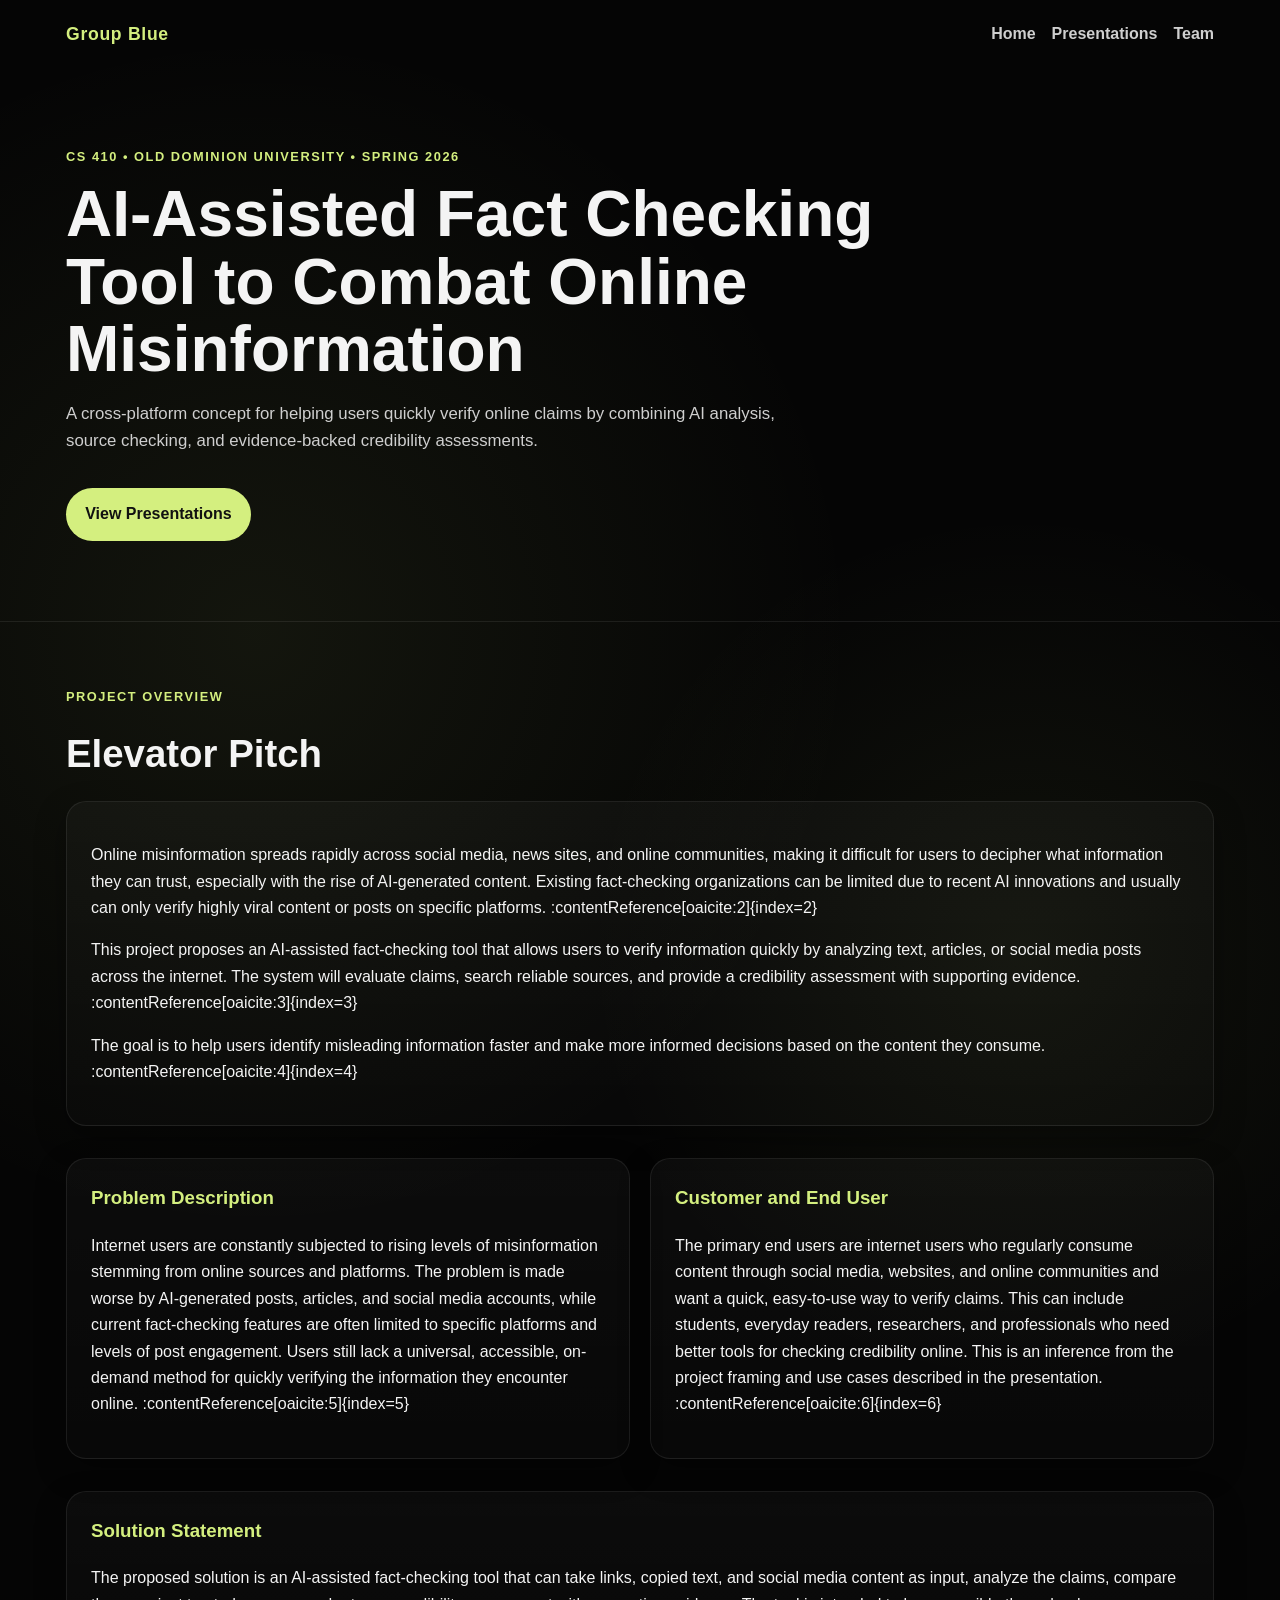
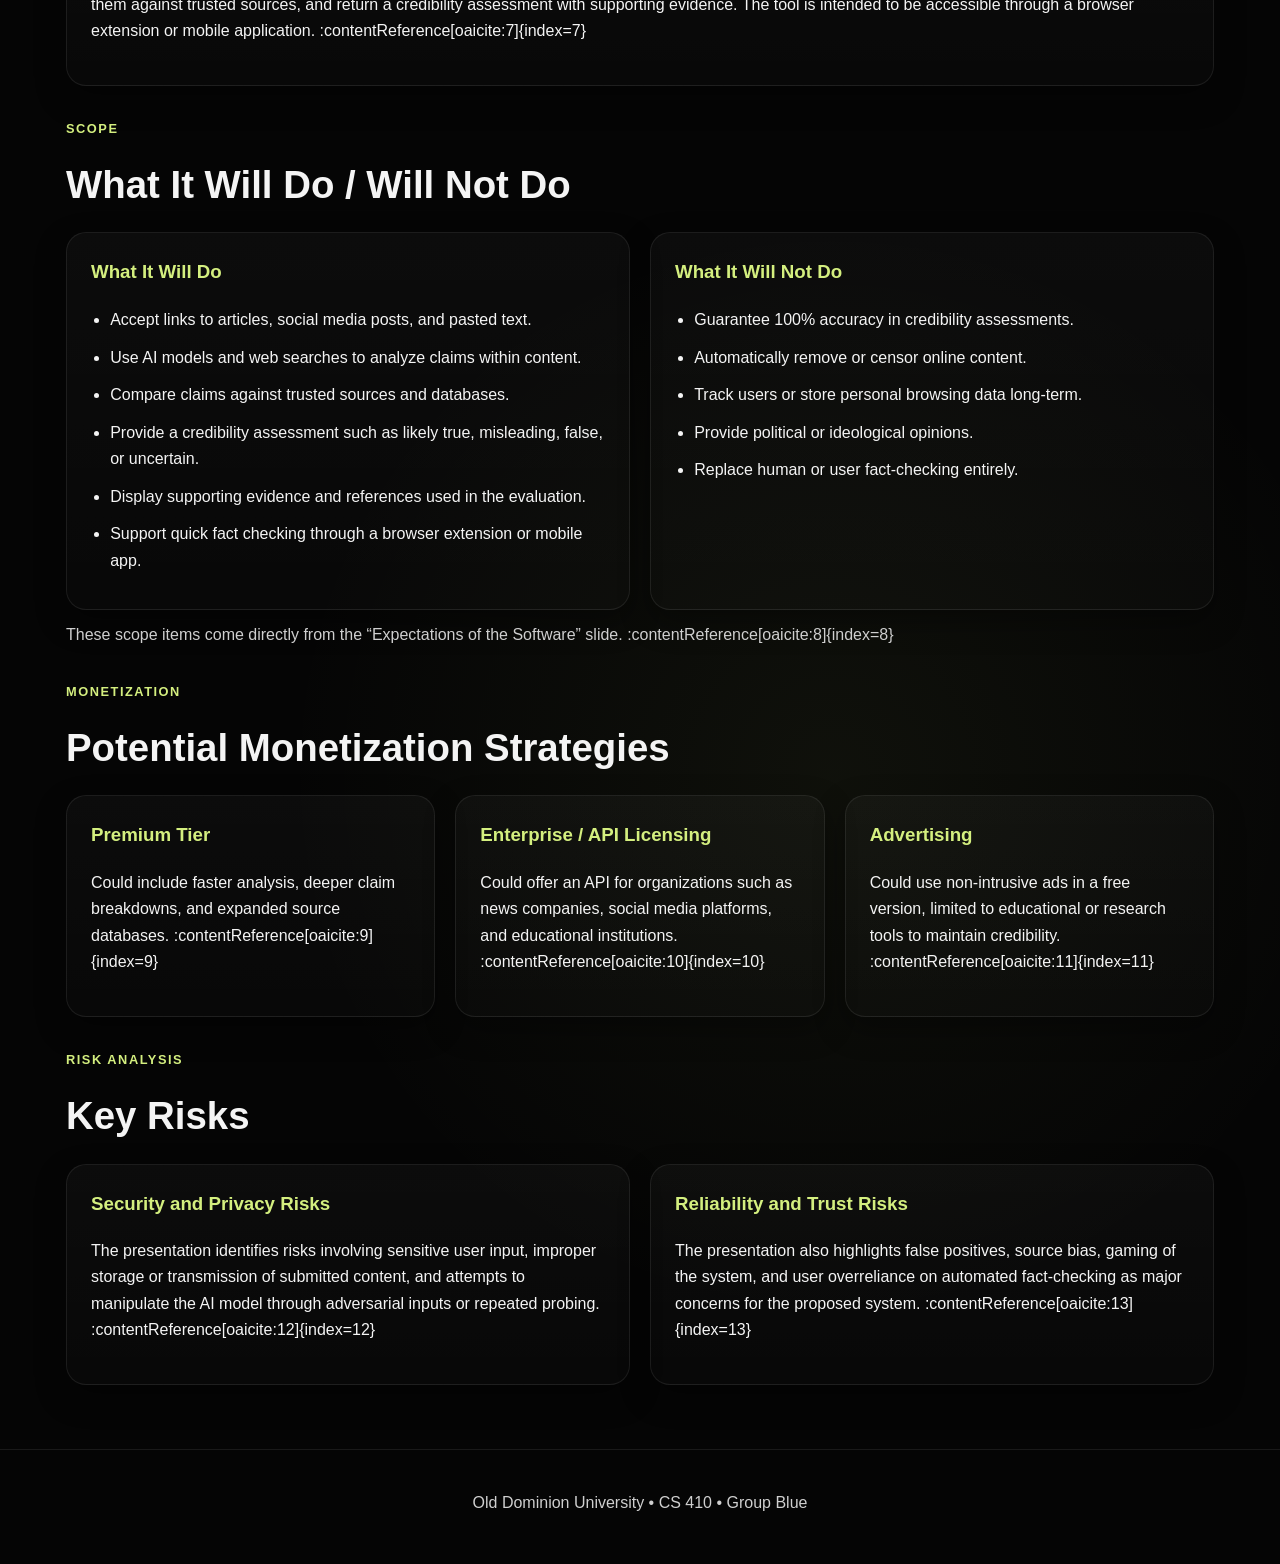
==== index.html @ 56763941 "Add files via upload" ====
<!DOCTYPE html>
<html lang="en">
<head>
  <meta charset="UTF-8" />
  <meta name="viewport" content="width=device-width, initial-scale=1.0" />
  <title>Group Blue | AI-Assisted Fact Checking Tool</title>
  <link rel="stylesheet" href="styles.css" />
</head>
<body>
  <header class="hero">
    <nav class="navbar">
      <div class="logo">Group Blue</div>
      <div class="nav-links">
        <a href="index.html">Home</a>
        <a href="presentations.html">Presentations</a>
        <a href="team.html">Team</a>
      </div>
    </nav>

    <div class="hero-content">
      <p class="eyebrow">CS 410 • Old Dominion University • Spring 2026</p>
      <h1>AI-Assisted Fact Checking Tool to Combat Online Misinformation</h1>
      <p class="hero-text">
        A cross-platform concept for helping users quickly verify online claims
        by combining AI analysis, source checking, and evidence-backed credibility assessments.
      </p>
      <a class="button-primary" href="presentations.html">View Presentations</a>
    </div>
  </header>

  <main class="container">
    <section class="section">
      <div class="section-heading">
        <p class="eyebrow">Project Overview</p>
        <h2>Elevator Pitch</h2>
      </div>
      <div class="card">
        <p>
          Online misinformation spreads rapidly across social media, news sites,
          and online communities, making it difficult for users to decipher what
          information they can trust, especially with the rise of AI-generated content.
          Existing fact-checking organizations can be limited due to recent AI
          innovations and usually can only verify highly viral content or posts on
          specific platforms. :contentReference[oaicite:2]{index=2}
        </p>
        <p>
          This project proposes an AI-assisted fact-checking tool that allows users
          to verify information quickly by analyzing text, articles, or social media
          posts across the internet. The system will evaluate claims, search reliable
          sources, and provide a credibility assessment with supporting evidence. :contentReference[oaicite:3]{index=3}
        </p>
        <p>
          The goal is to help users identify misleading information faster and make
          more informed decisions based on the content they consume. :contentReference[oaicite:4]{index=4}
        </p>
      </div>
    </section>

    <section class="section grid-2">
      <div class="card">
        <h3>Problem Description</h3>
        <p>
          Internet users are constantly subjected to rising levels of misinformation
          stemming from online sources and platforms. The problem is made worse by
          AI-generated posts, articles, and social media accounts, while current
          fact-checking features are often limited to specific platforms and levels
          of post engagement. Users still lack a universal, accessible, on-demand
          method for quickly verifying the information they encounter online. :contentReference[oaicite:5]{index=5}
        </p>
      </div>

      <div class="card">
        <h3>Customer and End User</h3>
        <p>
          The primary end users are internet users who regularly consume content
          through social media, websites, and online communities and want a quick,
          easy-to-use way to verify claims. This can include students, everyday
          readers, researchers, and professionals who need better tools for checking
          credibility online. This is an inference from the project framing and use
          cases described in the presentation. :contentReference[oaicite:6]{index=6}
        </p>
      </div>
    </section>

    <section class="section">
      <div class="card">
        <h3>Solution Statement</h3>
        <p>
          The proposed solution is an AI-assisted fact-checking tool that can take
          links, copied text, and social media content as input, analyze the claims,
          compare them against trusted sources, and return a credibility assessment
          with supporting evidence. The tool is intended to be accessible through a
          browser extension or mobile application. :contentReference[oaicite:7]{index=7}
        </p>
      </div>
    </section>

    <section class="section">
      <div class="section-heading">
        <p class="eyebrow">Scope</p>
        <h2>What It Will Do / Will Not Do</h2>
      </div>

      <div class="grid-2">
        <div class="card">
          <h3>What It Will Do</h3>
          <ul class="clean-list">
            <li>Accept links to articles, social media posts, and pasted text.</li>
            <li>Use AI models and web searches to analyze claims within content.</li>
            <li>Compare claims against trusted sources and databases.</li>
            <li>Provide a credibility assessment such as likely true, misleading, false, or uncertain.</li>
            <li>Display supporting evidence and references used in the evaluation.</li>
            <li>Support quick fact checking through a browser extension or mobile app.</li>
          </ul>
        </div>

        <div class="card">
          <h3>What It Will Not Do</h3>
          <ul class="clean-list">
            <li>Guarantee 100% accuracy in credibility assessments.</li>
            <li>Automatically remove or censor online content.</li>
            <li>Track users or store personal browsing data long-term.</li>
            <li>Provide political or ideological opinions.</li>
            <li>Replace human or user fact-checking entirely.</li>
          </ul>
        </div>
      </div>
      <p class="section-note">
        These scope items come directly from the “Expectations of the Software” slide. :contentReference[oaicite:8]{index=8}
      </p>
    </section>

    <section class="section">
      <div class="section-heading">
        <p class="eyebrow">Monetization</p>
        <h2>Potential Monetization Strategies</h2>
      </div>

      <div class="grid-3">
        <div class="card">
          <h3>Premium Tier</h3>
          <p>Could include faster analysis, deeper claim breakdowns, and expanded source databases. :contentReference[oaicite:9]{index=9}</p>
        </div>

        <div class="card">
          <h3>Enterprise / API Licensing</h3>
          <p>Could offer an API for organizations such as news companies, social media platforms, and educational institutions. :contentReference[oaicite:10]{index=10}</p>
        </div>

        <div class="card">
          <h3>Advertising</h3>
          <p>Could use non-intrusive ads in a free version, limited to educational or research tools to maintain credibility. :contentReference[oaicite:11]{index=11}</p>
        </div>
      </div>
    </section>

    <section class="section">
      <div class="section-heading">
        <p class="eyebrow">Risk Analysis</p>
        <h2>Key Risks</h2>
      </div>

      <div class="grid-2">
        <div class="card">
          <h3>Security and Privacy Risks</h3>
          <p>
            The presentation identifies risks involving sensitive user input,
            improper storage or transmission of submitted content, and attempts
            to manipulate the AI model through adversarial inputs or repeated probing. :contentReference[oaicite:12]{index=12}
          </p>
        </div>

        <div class="card">
          <h3>Reliability and Trust Risks</h3>
          <p>
            The presentation also highlights false positives, source bias,
            gaming of the system, and user overreliance on automated fact-checking
            as major concerns for the proposed system. :contentReference[oaicite:13]{index=13}
          </p>
        </div>
      </div>
    </section>
  </main>

  <footer class="site-footer">
    <p>Old Dominion University • CS 410 • Group Blue</p>
  </footer>
</body>
</html>
---- styles.css ----
:root {
  --bg: #050505;
  --panel: #121212;
  --panel-2: #1b1b1b;
  --text: #f4f4f4;
  --muted: #cfcfcf;
  --accent: #d4ef7f;
  --accent-2: #9ab85c;
  --border: rgba(255, 255, 255, 0.08);
  --shadow: 0 12px 30px rgba(0, 0, 0, 0.35);
  --max-width: 1180px;
  --radius: 20px;
}

* {
  box-sizing: border-box;
}

html {
  scroll-behavior: smooth;
}

body {
  margin: 0;
  font-family: Arial, Helvetica, sans-serif;
  background:
    radial-gradient(circle at 20% 20%, rgba(212, 239, 127, 0.07), transparent 22%),
    radial-gradient(circle at 80% 30%, rgba(212, 239, 127, 0.06), transparent 18%),
    radial-gradient(circle at 65% 75%, rgba(212, 239, 127, 0.05), transparent 22%),
    #050505;
  color: var(--text);
  line-height: 1.65;
}

a {
  color: var(--text);
  text-decoration: none;
}

img {
  max-width: 100%;
  display: block;
}

.navbar {
  max-width: var(--max-width);
  margin: 0 auto;
  padding: 1.25rem 1rem;
  display: flex;
  align-items: center;
  justify-content: space-between;
  gap: 1rem;
}

.logo {
  font-size: 1.1rem;
  font-weight: 700;
  color: var(--accent);
  letter-spacing: 0.04em;
}

.nav-links {
  display: flex;
  gap: 1rem;
  flex-wrap: wrap;
}

.nav-links a {
  color: var(--muted);
  font-weight: 600;
  transition: color 0.2s ease;
}

.nav-links a:hover {
  color: var(--accent);
}

.hero,
.page-header {
  border-bottom: 1px solid var(--border);
}

.hero-content,
.page-header-content {
  max-width: var(--max-width);
  margin: 0 auto;
  padding: 4rem 1rem 5rem;
}

.hero-content h1,
.page-header-content h1 {
  font-size: clamp(2.2rem, 5vw, 4.4rem);
  line-height: 1.05;
  margin: 0 0 1rem;
  max-width: 900px;
}

.hero-text,
.page-header-content p {
  color: var(--muted);
  max-width: 760px;
  font-size: 1.05rem;
}

.eyebrow {
  text-transform: uppercase;
  letter-spacing: 0.12em;
  color: var(--accent);
  font-weight: 700;
  font-size: 0.8rem;
  margin-bottom: 0.9rem;
}

.button-primary {
  display: inline-block;
  margin-top: 1rem;
  background: var(--accent);
  color: #111;
  padding: 0.85rem 1.2rem;
  border-radius: 999px;
  font-weight: 700;
  transition: transform 0.2s ease, opacity 0.2s ease;
}

.button-primary:hover {
  transform: translateY(-1px);
  opacity: 0.95;
}

.container {
  max-width: var(--max-width);
  margin: 0 auto;
  padding: 2rem 1rem 4rem;
}

.section {
  margin-top: 2rem;
}

.section-heading {
  margin-bottom: 1rem;
}

.section-heading h2 {
  font-size: clamp(1.8rem, 3vw, 2.8rem);
  margin: 0;
}

.card {
  background: linear-gradient(180deg, rgba(255,255,255,0.03), rgba(255,255,255,0.015));
  border: 1px solid var(--border);
  border-radius: var(--radius);
  padding: 1.5rem;
  box-shadow: var(--shadow);
}

.card h3,
.card h2 {
  margin-top: 0;
  color: var(--accent);
}

.grid-2,
.grid-3,
.team-grid {
  display: grid;
  gap: 1.25rem;
}

.grid-2 {
  grid-template-columns: repeat(2, minmax(0, 1fr));
}

.grid-3 {
  grid-template-columns: repeat(3, minmax(0, 1fr));
}

.team-grid {
  grid-template-columns: repeat(3, minmax(0, 1fr));
}

.bio-card {
  text-align: center;
}

.bio-card img {
  width: 180px;
  height: 180px;
  object-fit: cover;
  border-radius: 22px;
  margin: 0 auto 1rem;
  border: 1px solid var(--border);
}

.clean-list {
  padding-left: 1.2rem;
  margin: 0;
}

.clean-list li {
  margin-bottom: 0.7rem;
}

.presentation-frame {
  border: none;
  border-radius: 16px;
  background: #111;
}

.section-note {
  color: var(--muted);
  margin-top: 0.75rem;
}

.site-footer {
  border-top: 1px solid var(--border);
  text-align: center;
  color: var(--muted);
  padding: 1.5rem 1rem 2rem;
}

@media (max-width: 900px) {
  .grid-2,
  .grid-3,
  .team-grid {
    grid-template-columns: 1fr;
  }

  .navbar {
    flex-direction: column;
    align-items: flex-start;
  }

  .nav-links {
    width: 100%;
  }
}
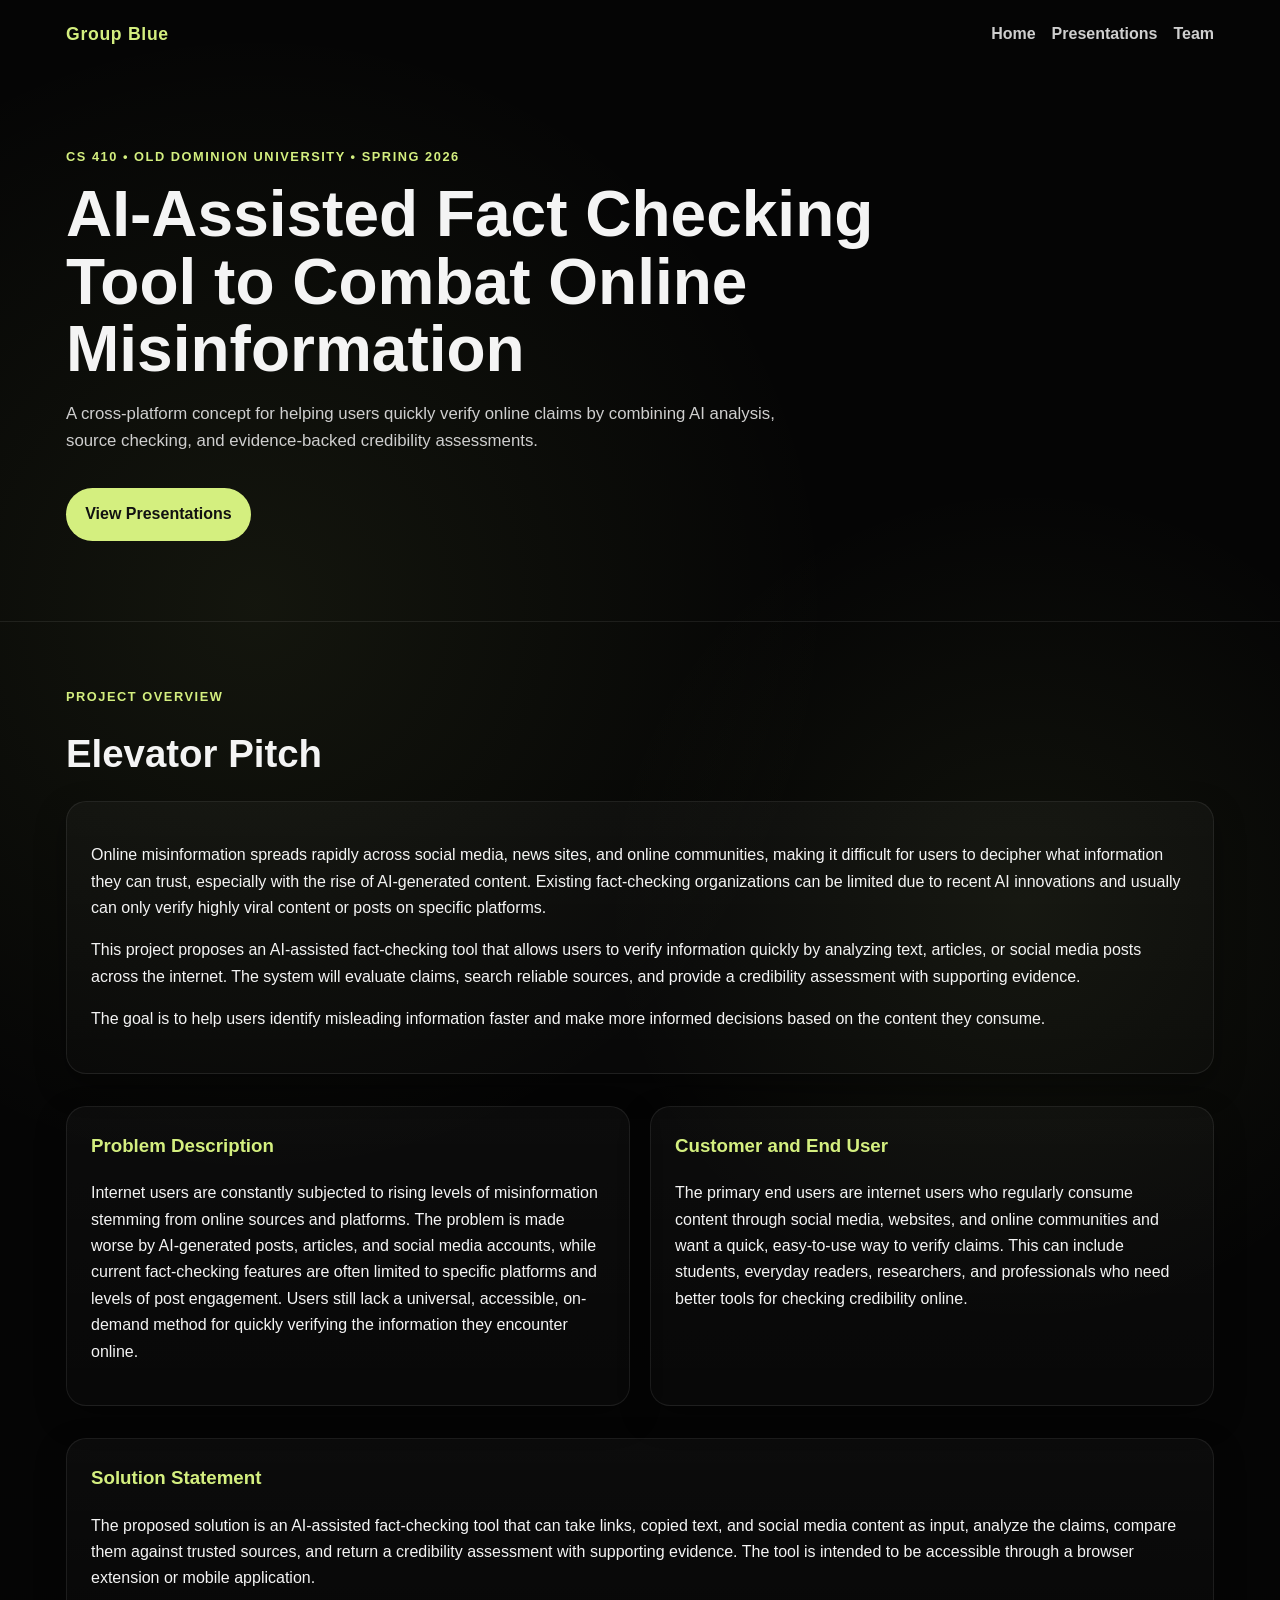
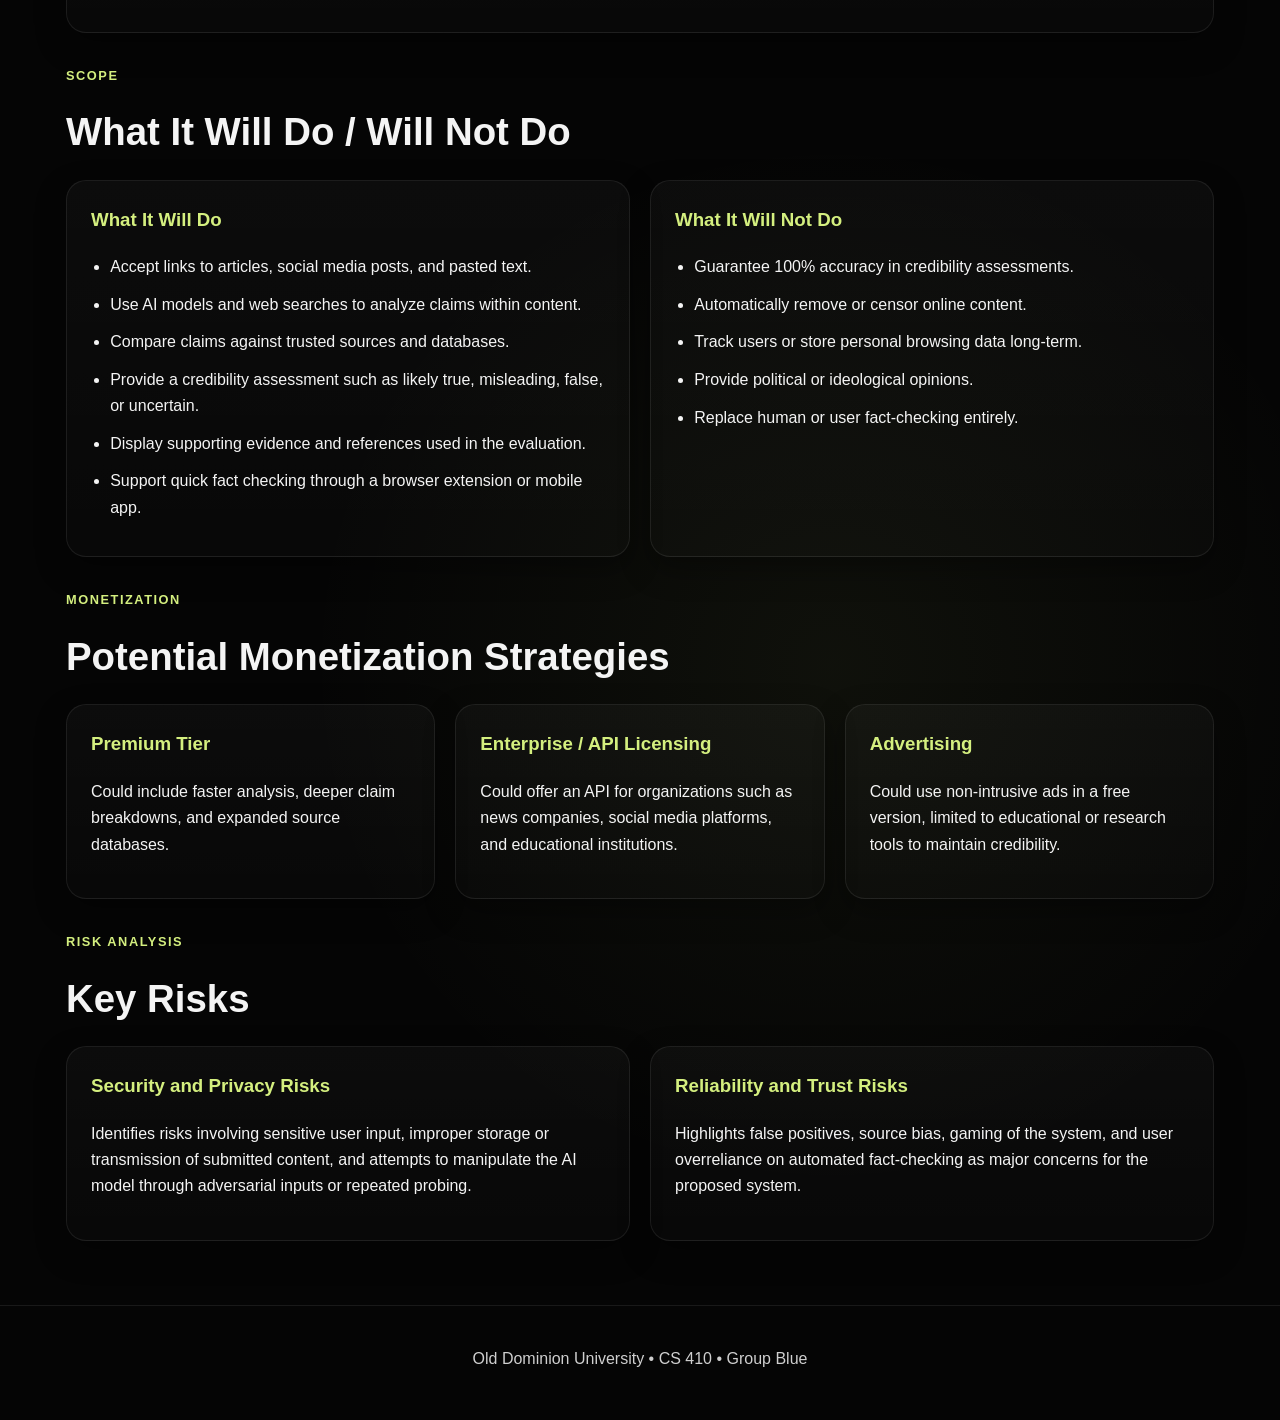
==== commit 4168c83a: "Update index.html" ====
--- a/index.html
+++ b/index.html
@@ -41,17 +41,17 @@
           information they can trust, especially with the rise of AI-generated content.
           Existing fact-checking organizations can be limited due to recent AI
           innovations and usually can only verify highly viral content or posts on
-          specific platforms. :contentReference[oaicite:2]{index=2}
+          specific platforms.
         </p>
         <p>
           This project proposes an AI-assisted fact-checking tool that allows users
           to verify information quickly by analyzing text, articles, or social media
           posts across the internet. The system will evaluate claims, search reliable
-          sources, and provide a credibility assessment with supporting evidence. :contentReference[oaicite:3]{index=3}
+          sources, and provide a credibility assessment with supporting evidence.
         </p>
         <p>
           The goal is to help users identify misleading information faster and make
-          more informed decisions based on the content they consume. :contentReference[oaicite:4]{index=4}
+          more informed decisions based on the content they consume.
         </p>
       </div>
     </section>
@@ -65,7 +65,7 @@
           AI-generated posts, articles, and social media accounts, while current
           fact-checking features are often limited to specific platforms and levels
           of post engagement. Users still lack a universal, accessible, on-demand
-          method for quickly verifying the information they encounter online. :contentReference[oaicite:5]{index=5}
+          method for quickly verifying the information they encounter online.
         </p>
       </div>
 
@@ -76,8 +76,7 @@
           through social media, websites, and online communities and want a quick,
           easy-to-use way to verify claims. This can include students, everyday
           readers, researchers, and professionals who need better tools for checking
-          credibility online. This is an inference from the project framing and use
-          cases described in the presentation. :contentReference[oaicite:6]{index=6}
+          credibility online.
         </p>
       </div>
     </section>
@@ -90,7 +89,7 @@
           links, copied text, and social media content as input, analyze the claims,
           compare them against trusted sources, and return a credibility assessment
           with supporting evidence. The tool is intended to be accessible through a
-          browser extension or mobile application. :contentReference[oaicite:7]{index=7}
+          browser extension or mobile application.
         </p>
       </div>
     </section>
@@ -126,7 +125,6 @@
         </div>
       </div>
       <p class="section-note">
-        These scope items come directly from the “Expectations of the Software” slide. :contentReference[oaicite:8]{index=8}
       </p>
     </section>
 
@@ -139,17 +137,17 @@
       <div class="grid-3">
         <div class="card">
           <h3>Premium Tier</h3>
-          <p>Could include faster analysis, deeper claim breakdowns, and expanded source databases. :contentReference[oaicite:9]{index=9}</p>
+          <p>Could include faster analysis, deeper claim breakdowns, and expanded source databases. </p>
         </div>
 
         <div class="card">
           <h3>Enterprise / API Licensing</h3>
-          <p>Could offer an API for organizations such as news companies, social media platforms, and educational institutions. :contentReference[oaicite:10]{index=10}</p>
+          <p>Could offer an API for organizations such as news companies, social media platforms, and educational institutions. </p>
         </div>
 
         <div class="card">
           <h3>Advertising</h3>
-          <p>Could use non-intrusive ads in a free version, limited to educational or research tools to maintain credibility. :contentReference[oaicite:11]{index=11}</p>
+          <p>Could use non-intrusive ads in a free version, limited to educational or research tools to maintain credibility. </p>
         </div>
       </div>
     </section>
@@ -164,18 +162,18 @@
         <div class="card">
           <h3>Security and Privacy Risks</h3>
           <p>
-            The presentation identifies risks involving sensitive user input,
+            Identifies risks involving sensitive user input,
             improper storage or transmission of submitted content, and attempts
-            to manipulate the AI model through adversarial inputs or repeated probing. :contentReference[oaicite:12]{index=12}
+            to manipulate the AI model through adversarial inputs or repeated probing.
           </p>
         </div>
 
         <div class="card">
           <h3>Reliability and Trust Risks</h3>
           <p>
-            The presentation also highlights false positives, source bias,
+            Highlights false positives, source bias,
             gaming of the system, and user overreliance on automated fact-checking
-            as major concerns for the proposed system. :contentReference[oaicite:13]{index=13}
+            as major concerns for the proposed system. 
           </p>
         </div>
       </div>
@@ -186,4 +184,4 @@
     <p>Old Dominion University • CS 410 • Group Blue</p>
   </footer>
 </body>
-</html>+</html>
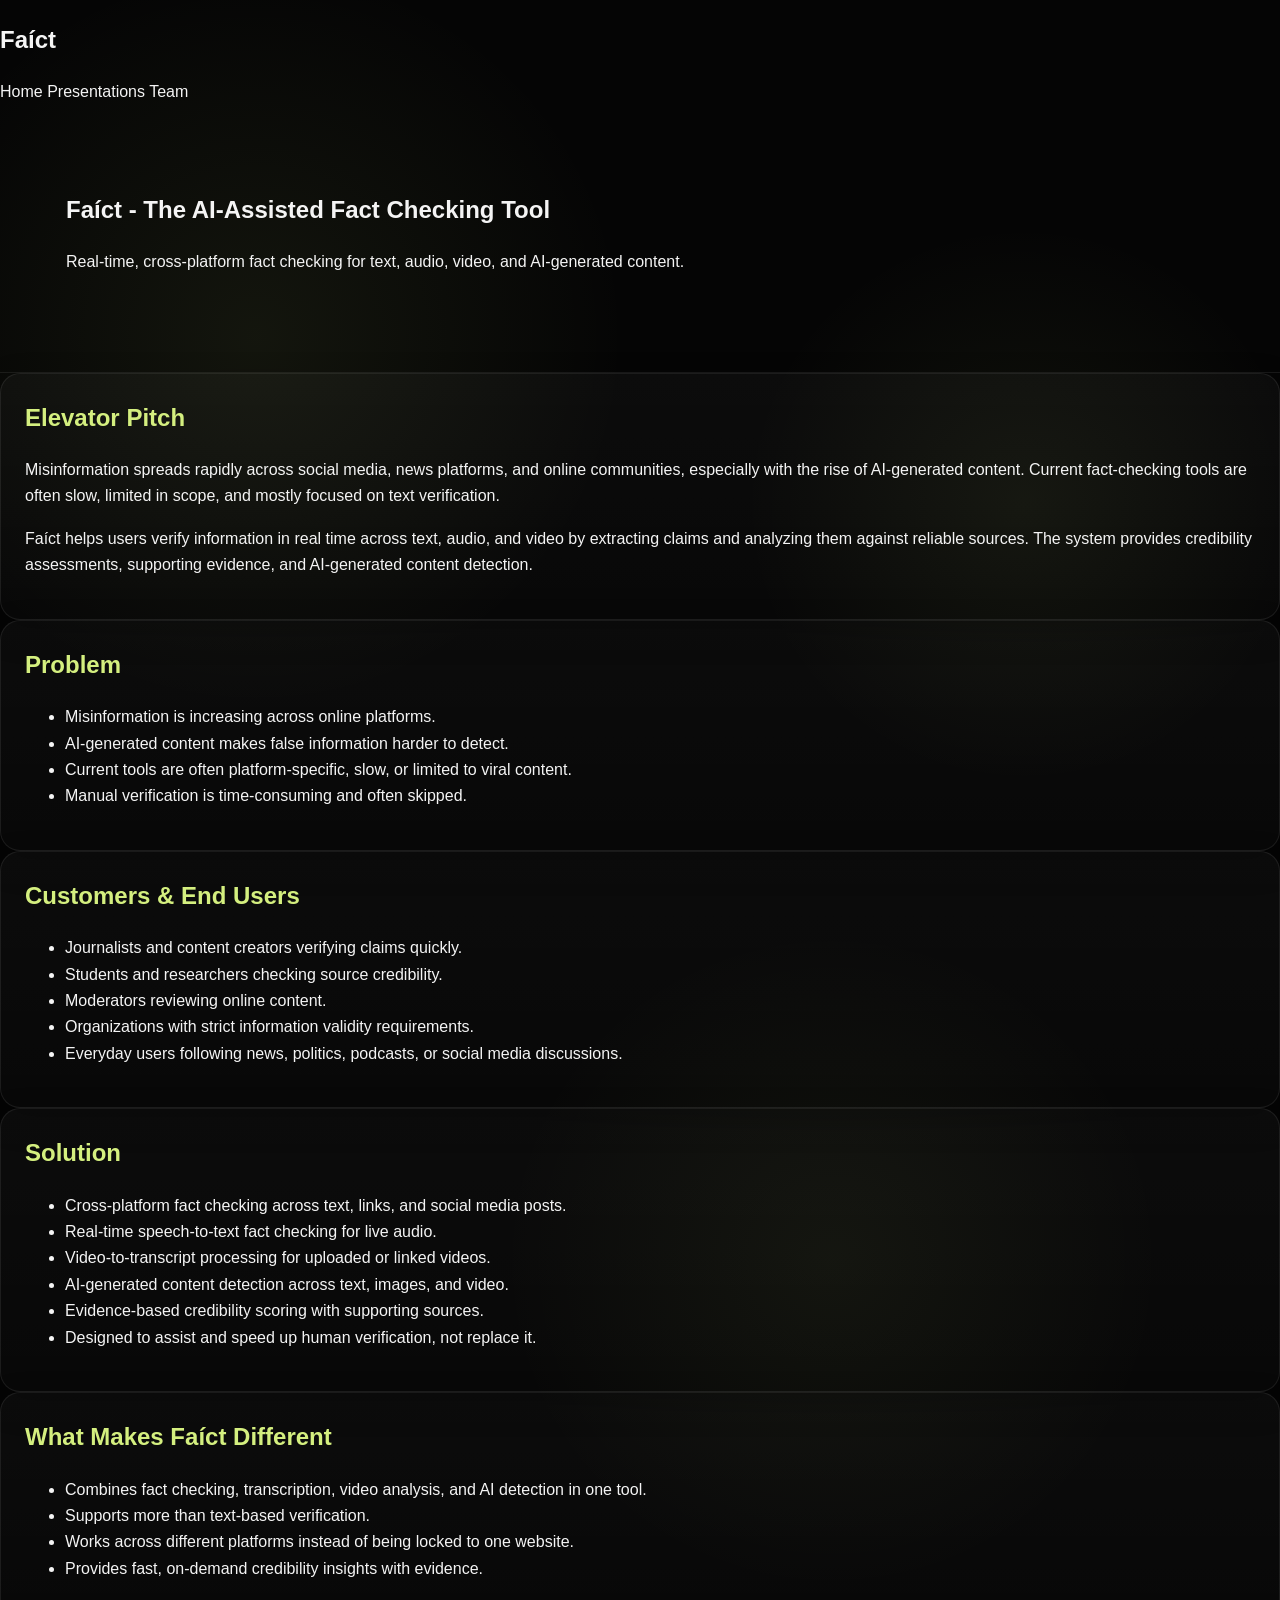
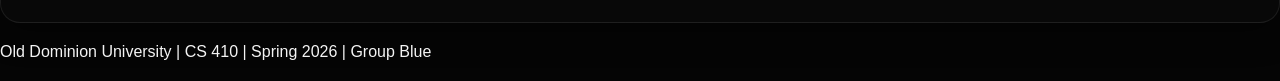
==== commit f744a5f7: "Update index.html" ====
--- a/index.html
+++ b/index.html
@@ -3,185 +3,85 @@
 <head>
   <meta charset="UTF-8" />
   <meta name="viewport" content="width=device-width, initial-scale=1.0" />
-  <title>Group Blue | AI-Assisted Fact Checking Tool</title>
+  <title>Faíct | AI-Assisted Fact Checking Tool</title>
   <link rel="stylesheet" href="styles.css" />
 </head>
 <body>
   <header class="hero">
-    <nav class="navbar">
-      <div class="logo">Group Blue</div>
-      <div class="nav-links">
+    <nav>
+      <h1>Faíct</h1>
+      <div>
         <a href="index.html">Home</a>
         <a href="presentations.html">Presentations</a>
         <a href="team.html">Team</a>
       </div>
     </nav>
 
-    <div class="hero-content">
-      <p class="eyebrow">CS 410 • Old Dominion University • Spring 2026</p>
-      <h1>AI-Assisted Fact Checking Tool to Combat Online Misinformation</h1>
-      <p class="hero-text">
-        A cross-platform concept for helping users quickly verify online claims
-        by combining AI analysis, source checking, and evidence-backed credibility assessments.
+    <section class="hero-content">
+      <h2>Faíct - The AI-Assisted Fact Checking Tool</h2>
+      <p>
+        Real-time, cross-platform fact checking for text, audio, video, and AI-generated content.
       </p>
-      <a class="button-primary" href="presentations.html">View Presentations</a>
-    </div>
+    </section>
   </header>
 
-  <main class="container">
-    <section class="section">
-      <div class="section-heading">
-        <p class="eyebrow">Project Overview</p>
-        <h2>Elevator Pitch</h2>
-      </div>
-      <div class="card">
-        <p>
-          Online misinformation spreads rapidly across social media, news sites,
-          and online communities, making it difficult for users to decipher what
-          information they can trust, especially with the rise of AI-generated content.
-          Existing fact-checking organizations can be limited due to recent AI
-          innovations and usually can only verify highly viral content or posts on
-          specific platforms.
-        </p>
-        <p>
-          This project proposes an AI-assisted fact-checking tool that allows users
-          to verify information quickly by analyzing text, articles, or social media
-          posts across the internet. The system will evaluate claims, search reliable
-          sources, and provide a credibility assessment with supporting evidence.
-        </p>
-        <p>
-          The goal is to help users identify misleading information faster and make
-          more informed decisions based on the content they consume.
-        </p>
-      </div>
-    </section>
-
-    <section class="section grid-2">
-      <div class="card">
-        <h3>Problem Description</h3>
-        <p>
-          Internet users are constantly subjected to rising levels of misinformation
-          stemming from online sources and platforms. The problem is made worse by
-          AI-generated posts, articles, and social media accounts, while current
-          fact-checking features are often limited to specific platforms and levels
-          of post engagement. Users still lack a universal, accessible, on-demand
-          method for quickly verifying the information they encounter online.
-        </p>
-      </div>
-
-      <div class="card">
-        <h3>Customer and End User</h3>
-        <p>
-          The primary end users are internet users who regularly consume content
-          through social media, websites, and online communities and want a quick,
-          easy-to-use way to verify claims. This can include students, everyday
-          readers, researchers, and professionals who need better tools for checking
-          credibility online.
-        </p>
-      </div>
-    </section>
-
-    <section class="section">
-      <div class="card">
-        <h3>Solution Statement</h3>
-        <p>
-          The proposed solution is an AI-assisted fact-checking tool that can take
-          links, copied text, and social media content as input, analyze the claims,
-          compare them against trusted sources, and return a credibility assessment
-          with supporting evidence. The tool is intended to be accessible through a
-          browser extension or mobile application.
-        </p>
-      </div>
-    </section>
-
-    <section class="section">
-      <div class="section-heading">
-        <p class="eyebrow">Scope</p>
-        <h2>What It Will Do / Will Not Do</h2>
-      </div>
-
-      <div class="grid-2">
-        <div class="card">
-          <h3>What It Will Do</h3>
-          <ul class="clean-list">
-            <li>Accept links to articles, social media posts, and pasted text.</li>
-            <li>Use AI models and web searches to analyze claims within content.</li>
-            <li>Compare claims against trusted sources and databases.</li>
-            <li>Provide a credibility assessment such as likely true, misleading, false, or uncertain.</li>
-            <li>Display supporting evidence and references used in the evaluation.</li>
-            <li>Support quick fact checking through a browser extension or mobile app.</li>
-          </ul>
-        </div>
-
-        <div class="card">
-          <h3>What It Will Not Do</h3>
-          <ul class="clean-list">
-            <li>Guarantee 100% accuracy in credibility assessments.</li>
-            <li>Automatically remove or censor online content.</li>
-            <li>Track users or store personal browsing data long-term.</li>
-            <li>Provide political or ideological opinions.</li>
-            <li>Replace human or user fact-checking entirely.</li>
-          </ul>
-        </div>
-      </div>
-      <p class="section-note">
+  <main>
+    <section class="card">
+      <h2>Elevator Pitch</h2>
+      <p>
+        Misinformation spreads rapidly across social media, news platforms, and online communities, especially with the rise of AI-generated content. Current fact-checking tools are often slow, limited in scope, and mostly focused on text verification.
+      </p>
+      <p>
+        Faíct helps users verify information in real time across text, audio, and video by extracting claims and analyzing them against reliable sources. The system provides credibility assessments, supporting evidence, and AI-generated content detection.
       </p>
     </section>
 
-    <section class="section">
-      <div class="section-heading">
-        <p class="eyebrow">Monetization</p>
-        <h2>Potential Monetization Strategies</h2>
-      </div>
-
-      <div class="grid-3">
-        <div class="card">
-          <h3>Premium Tier</h3>
-          <p>Could include faster analysis, deeper claim breakdowns, and expanded source databases. </p>
-        </div>
-
-        <div class="card">
-          <h3>Enterprise / API Licensing</h3>
-          <p>Could offer an API for organizations such as news companies, social media platforms, and educational institutions. </p>
-        </div>
-
-        <div class="card">
-          <h3>Advertising</h3>
-          <p>Could use non-intrusive ads in a free version, limited to educational or research tools to maintain credibility. </p>
-        </div>
-      </div>
+    <section class="card">
+      <h2>Problem</h2>
+      <ul>
+        <li>Misinformation is increasing across online platforms.</li>
+        <li>AI-generated content makes false information harder to detect.</li>
+        <li>Current tools are often platform-specific, slow, or limited to viral content.</li>
+        <li>Manual verification is time-consuming and often skipped.</li>
+      </ul>
     </section>
 
-    <section class="section">
-      <div class="section-heading">
-        <p class="eyebrow">Risk Analysis</p>
-        <h2>Key Risks</h2>
-      </div>
+    <section class="card">
+      <h2>Customers & End Users</h2>
+      <ul>
+        <li>Journalists and content creators verifying claims quickly.</li>
+        <li>Students and researchers checking source credibility.</li>
+        <li>Moderators reviewing online content.</li>
+        <li>Organizations with strict information validity requirements.</li>
+        <li>Everyday users following news, politics, podcasts, or social media discussions.</li>
+      </ul>
+    </section>
 
-      <div class="grid-2">
-        <div class="card">
-          <h3>Security and Privacy Risks</h3>
-          <p>
-            Identifies risks involving sensitive user input,
-            improper storage or transmission of submitted content, and attempts
-            to manipulate the AI model through adversarial inputs or repeated probing.
-          </p>
-        </div>
+    <section class="card">
+      <h2>Solution</h2>
+      <ul>
+        <li>Cross-platform fact checking across text, links, and social media posts.</li>
+        <li>Real-time speech-to-text fact checking for live audio.</li>
+        <li>Video-to-transcript processing for uploaded or linked videos.</li>
+        <li>AI-generated content detection across text, images, and video.</li>
+        <li>Evidence-based credibility scoring with supporting sources.</li>
+        <li>Designed to assist and speed up human verification, not replace it.</li>
+      </ul>
+    </section>
 
-        <div class="card">
-          <h3>Reliability and Trust Risks</h3>
-          <p>
-            Highlights false positives, source bias,
-            gaming of the system, and user overreliance on automated fact-checking
-            as major concerns for the proposed system. 
-          </p>
-        </div>
-      </div>
+    <section class="card">
+      <h2>What Makes Faíct Different</h2>
+      <ul>
+        <li>Combines fact checking, transcription, video analysis, and AI detection in one tool.</li>
+        <li>Supports more than text-based verification.</li>
+        <li>Works across different platforms instead of being locked to one website.</li>
+        <li>Provides fast, on-demand credibility insights with evidence.</li>
+      </ul>
     </section>
   </main>
 
-  <footer class="site-footer">
-    <p>Old Dominion University • CS 410 • Group Blue</p>
+  <footer>
+    <p>Old Dominion University | CS 410 | Spring 2026 | Group Blue</p>
   </footer>
 </body>
 </html>
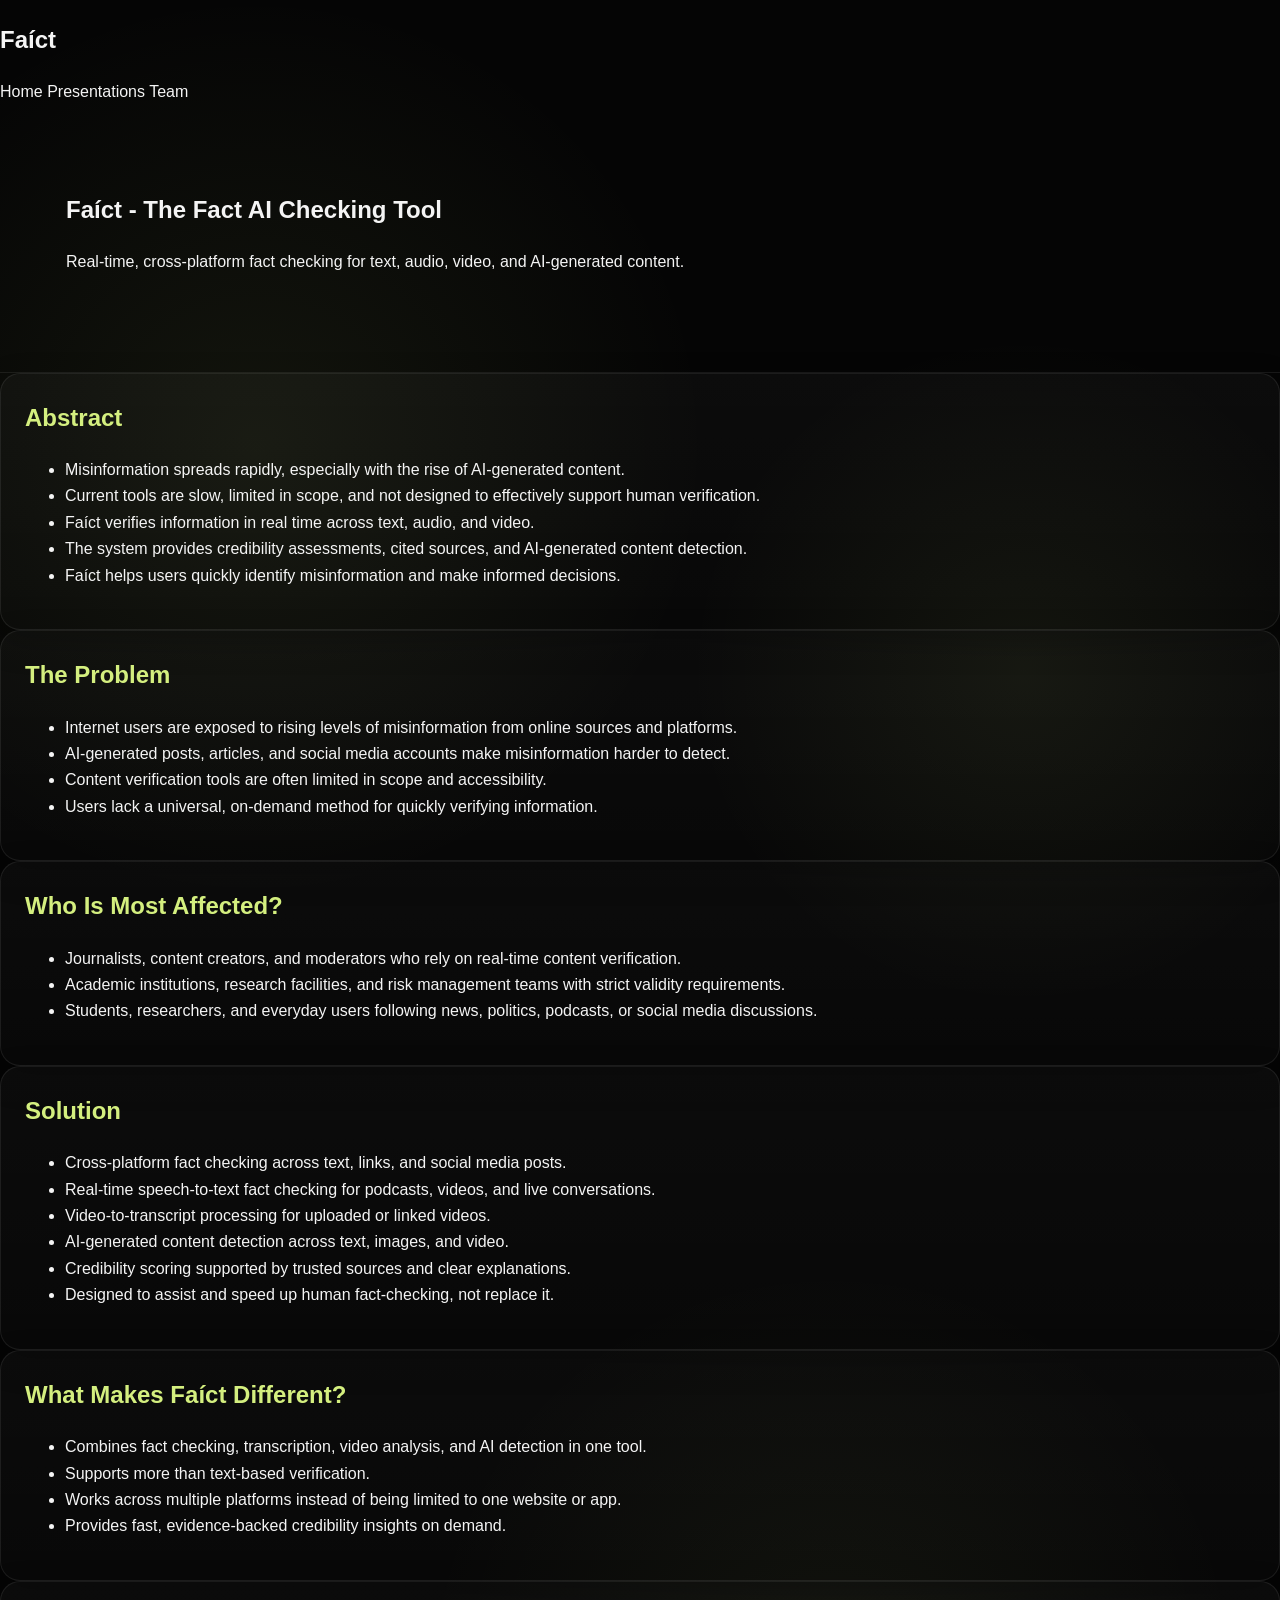
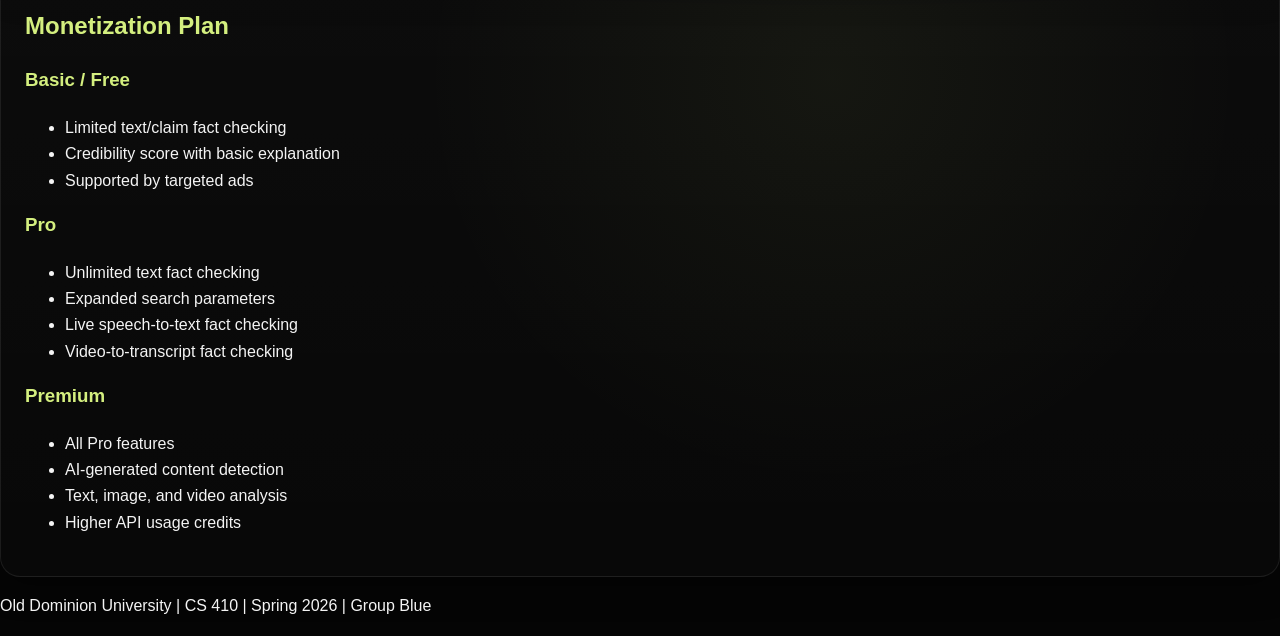
==== commit dd44cd6b: "Update index.html" ====
--- a/index.html
+++ b/index.html
@@ -18,7 +18,7 @@
     </nav>
 
     <section class="hero-content">
-      <h2>Faíct - The AI-Assisted Fact Checking Tool</h2>
+      <h2>Faíct - The Fact AI Checking Tool</h2>
       <p>
         Real-time, cross-platform fact checking for text, audio, video, and AI-generated content.
       </p>
@@ -27,33 +27,32 @@
 
   <main>
     <section class="card">
-      <h2>Elevator Pitch</h2>
-      <p>
-        Misinformation spreads rapidly across social media, news platforms, and online communities, especially with the rise of AI-generated content. Current fact-checking tools are often slow, limited in scope, and mostly focused on text verification.
-      </p>
-      <p>
-        Faíct helps users verify information in real time across text, audio, and video by extracting claims and analyzing them against reliable sources. The system provides credibility assessments, supporting evidence, and AI-generated content detection.
-      </p>
-    </section>
-
-    <section class="card">
-      <h2>Problem</h2>
+      <h2>Abstract</h2>
       <ul>
-        <li>Misinformation is increasing across online platforms.</li>
-        <li>AI-generated content makes false information harder to detect.</li>
-        <li>Current tools are often platform-specific, slow, or limited to viral content.</li>
-        <li>Manual verification is time-consuming and often skipped.</li>
+        <li>Misinformation spreads rapidly, especially with the rise of AI-generated content.</li>
+        <li>Current tools are slow, limited in scope, and not designed to effectively support human verification.</li>
+        <li>Faíct verifies information in real time across text, audio, and video.</li>
+        <li>The system provides credibility assessments, cited sources, and AI-generated content detection.</li>
+        <li>Faíct helps users quickly identify misinformation and make informed decisions.</li>
       </ul>
     </section>
 
     <section class="card">
-      <h2>Customers & End Users</h2>
+      <h2>The Problem</h2>
       <ul>
-        <li>Journalists and content creators verifying claims quickly.</li>
-        <li>Students and researchers checking source credibility.</li>
-        <li>Moderators reviewing online content.</li>
-        <li>Organizations with strict information validity requirements.</li>
-        <li>Everyday users following news, politics, podcasts, or social media discussions.</li>
+        <li>Internet users are exposed to rising levels of misinformation from online sources and platforms.</li>
+        <li>AI-generated posts, articles, and social media accounts make misinformation harder to detect.</li>
+        <li>Content verification tools are often limited in scope and accessibility.</li>
+        <li>Users lack a universal, on-demand method for quickly verifying information.</li>
+      </ul>
+    </section>
+
+    <section class="card">
+      <h2>Who Is Most Affected?</h2>
+      <ul>
+        <li>Journalists, content creators, and moderators who rely on real-time content verification.</li>
+        <li>Academic institutions, research facilities, and risk management teams with strict validity requirements.</li>
+        <li>Students, researchers, and everyday users following news, politics, podcasts, or social media discussions.</li>
       </ul>
     </section>
 
@@ -61,22 +60,56 @@
       <h2>Solution</h2>
       <ul>
         <li>Cross-platform fact checking across text, links, and social media posts.</li>
-        <li>Real-time speech-to-text fact checking for live audio.</li>
+        <li>Real-time speech-to-text fact checking for podcasts, videos, and live conversations.</li>
         <li>Video-to-transcript processing for uploaded or linked videos.</li>
         <li>AI-generated content detection across text, images, and video.</li>
-        <li>Evidence-based credibility scoring with supporting sources.</li>
-        <li>Designed to assist and speed up human verification, not replace it.</li>
+        <li>Credibility scoring supported by trusted sources and clear explanations.</li>
+        <li>Designed to assist and speed up human fact-checking, not replace it.</li>
       </ul>
     </section>
 
     <section class="card">
-      <h2>What Makes Faíct Different</h2>
+      <h2>What Makes Faíct Different?</h2>
       <ul>
         <li>Combines fact checking, transcription, video analysis, and AI detection in one tool.</li>
         <li>Supports more than text-based verification.</li>
-        <li>Works across different platforms instead of being locked to one website.</li>
-        <li>Provides fast, on-demand credibility insights with evidence.</li>
+        <li>Works across multiple platforms instead of being limited to one website or app.</li>
+        <li>Provides fast, evidence-backed credibility insights on demand.</li>
       </ul>
+    </section>
+
+    <section class="card">
+      <h2>Monetization Plan</h2>
+      <div class="tier-grid">
+        <div class="tier">
+          <h3>Basic / Free</h3>
+          <ul>
+            <li>Limited text/claim fact checking</li>
+            <li>Credibility score with basic explanation</li>
+            <li>Supported by targeted ads</li>
+          </ul>
+        </div>
+
+        <div class="tier">
+          <h3>Pro</h3>
+          <ul>
+            <li>Unlimited text fact checking</li>
+            <li>Expanded search parameters</li>
+            <li>Live speech-to-text fact checking</li>
+            <li>Video-to-transcript fact checking</li>
+          </ul>
+        </div>
+
+        <div class="tier">
+          <h3>Premium</h3>
+          <ul>
+            <li>All Pro features</li>
+            <li>AI-generated content detection</li>
+            <li>Text, image, and video analysis</li>
+            <li>Higher API usage credits</li>
+          </ul>
+        </div>
+      </div>
     </section>
   </main>
 
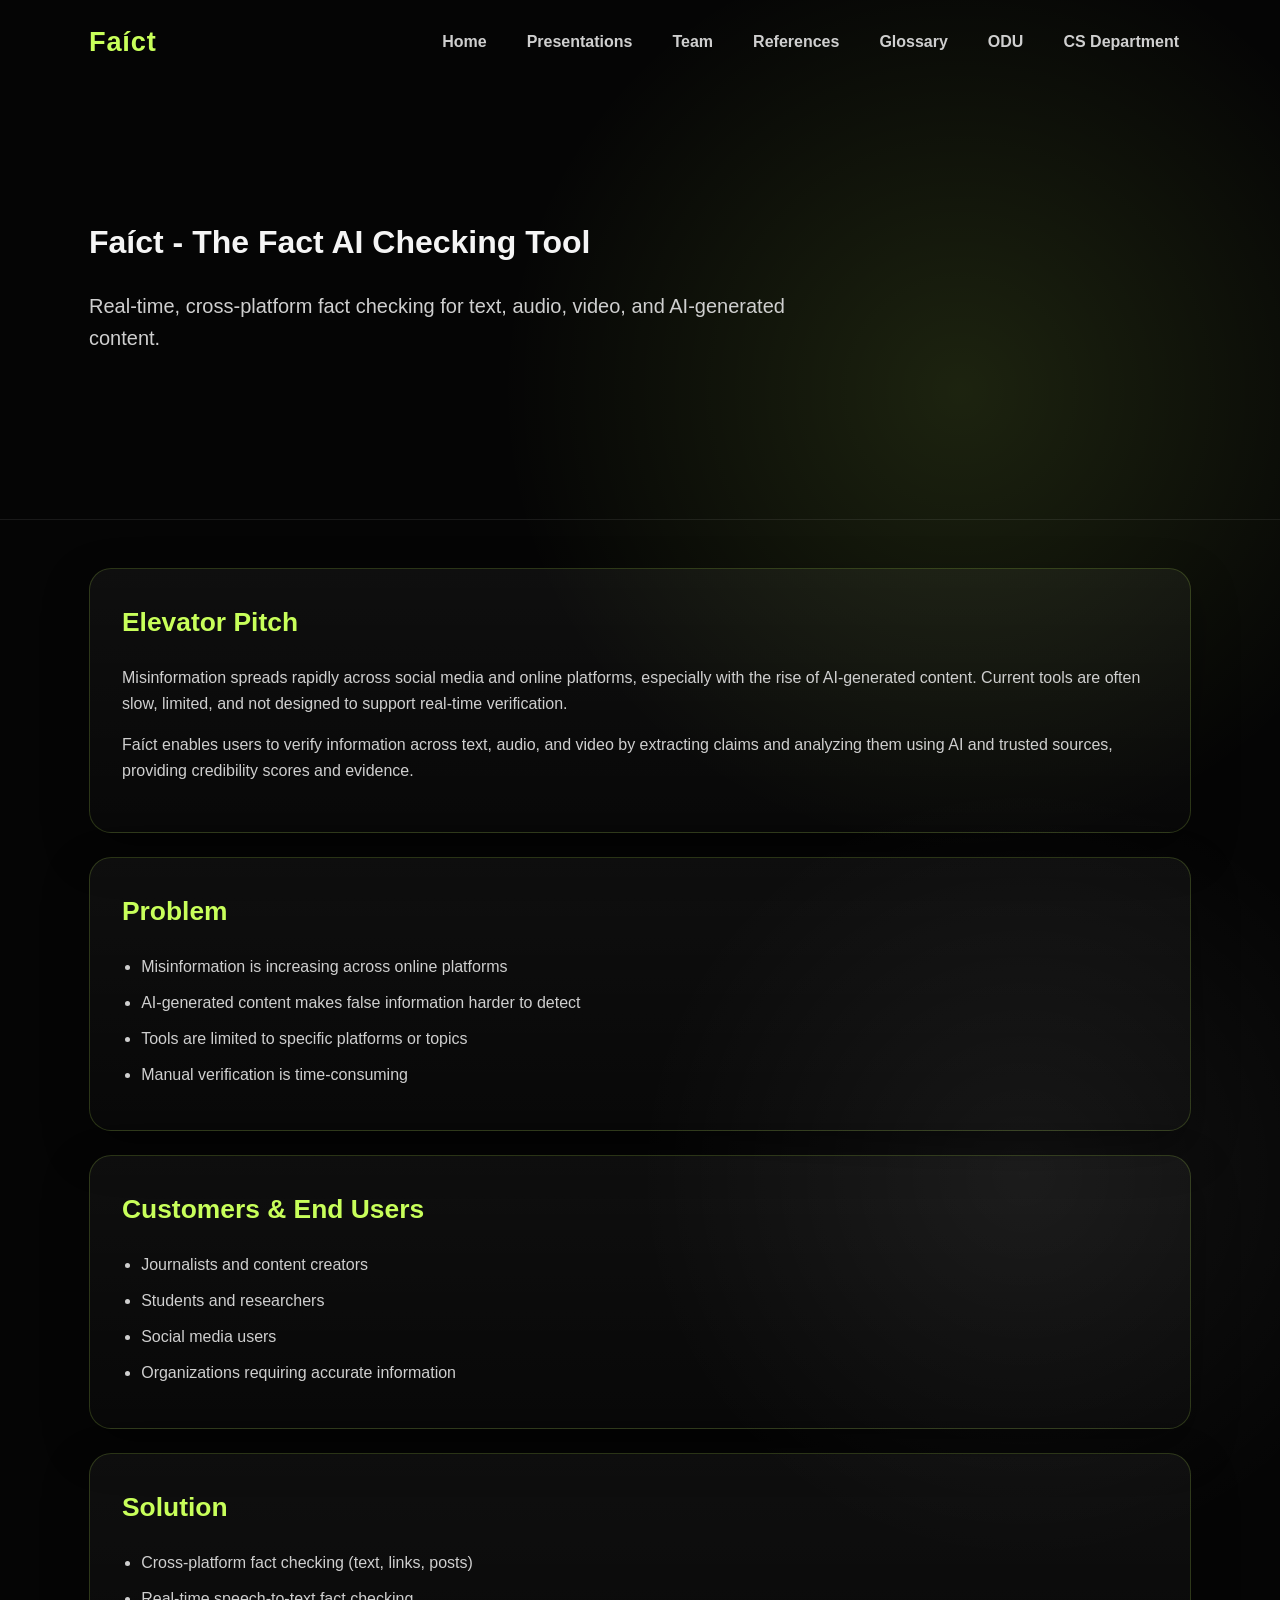
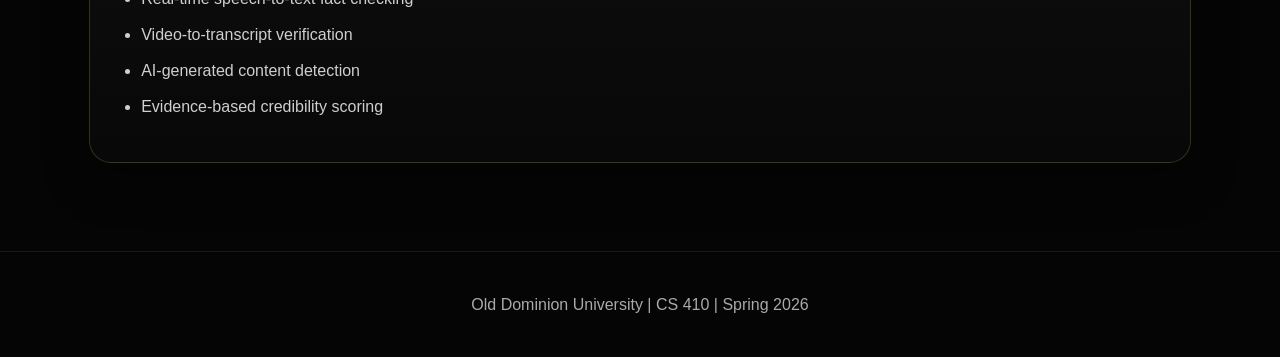
==== commit 5e8e000c: "Update index.html" ====
--- a/index.html
+++ b/index.html
@@ -1,120 +1,83 @@
 <!DOCTYPE html>
 <html lang="en">
 <head>
-  <meta charset="UTF-8" />
-  <meta name="viewport" content="width=device-width, initial-scale=1.0" />
-  <title>Faíct | AI-Assisted Fact Checking Tool</title>
-  <link rel="stylesheet" href="styles.css" />
+  <meta charset="UTF-8">
+  <title>Faíct</title>
+  <link rel="stylesheet" href="styles.css">
 </head>
 <body>
-  <header class="hero">
-    <nav>
-      <h1>Faíct</h1>
-      <div>
-        <a href="index.html">Home</a>
-        <a href="presentations.html">Presentations</a>
-        <a href="team.html">Team</a>
-      </div>
-    </nav>
 
-    <section class="hero-content">
-      <h2>Faíct - The Fact AI Checking Tool</h2>
-      <p>
-        Real-time, cross-platform fact checking for text, audio, video, and AI-generated content.
-      </p>
-    </section>
-  </header>
+<header class="hero">
+  <nav class="navbar">
+    <h1 class="logo">Faíct</h1>
+    <div class="nav-links">
+      <a href="index.html">Home</a>
+      <a href="presentations.html">Presentations</a>
+      <a href="team.html">Team</a>
+      <a href="references.html">References</a>
+      <a href="glossary.html">Glossary</a>
+      <a href="https://www.odu.edu/" target="_blank">ODU</a>
+      <a href="https://odu.edu/computer-science" target="_blank">CS Department</a>
+    </div>
+  </nav>
 
-  <main>
-    <section class="card">
-      <h2>Abstract</h2>
-      <ul>
-        <li>Misinformation spreads rapidly, especially with the rise of AI-generated content.</li>
-        <li>Current tools are slow, limited in scope, and not designed to effectively support human verification.</li>
-        <li>Faíct verifies information in real time across text, audio, and video.</li>
-        <li>The system provides credibility assessments, cited sources, and AI-generated content detection.</li>
-        <li>Faíct helps users quickly identify misinformation and make informed decisions.</li>
-      </ul>
-    </section>
+  <div class="hero-content">
+    <h1>Faíct - The Fact AI Checking Tool</h1>
+    <p class="hero-text">
+      Real-time, cross-platform fact checking for text, audio, video, and AI-generated content.
+    </p>
+  </div>
+</header>
 
-    <section class="card">
-      <h2>The Problem</h2>
-      <ul>
-        <li>Internet users are exposed to rising levels of misinformation from online sources and platforms.</li>
-        <li>AI-generated posts, articles, and social media accounts make misinformation harder to detect.</li>
-        <li>Content verification tools are often limited in scope and accessibility.</li>
-        <li>Users lack a universal, on-demand method for quickly verifying information.</li>
-      </ul>
-    </section>
+<main class="container">
 
-    <section class="card">
-      <h2>Who Is Most Affected?</h2>
-      <ul>
-        <li>Journalists, content creators, and moderators who rely on real-time content verification.</li>
-        <li>Academic institutions, research facilities, and risk management teams with strict validity requirements.</li>
-        <li>Students, researchers, and everyday users following news, politics, podcasts, or social media discussions.</li>
-      </ul>
-    </section>
+<section class="card">
+  <h2>Elevator Pitch</h2>
+  <p>
+    Misinformation spreads rapidly across social media and online platforms, especially with the rise of AI-generated content. 
+    Current tools are often slow, limited, and not designed to support real-time verification.
+  </p>
+  <p>
+    Faíct enables users to verify information across text, audio, and video by extracting claims and analyzing them using AI and trusted sources, providing credibility scores and evidence.
+  </p>
+</section>
 
-    <section class="card">
-      <h2>Solution</h2>
-      <ul>
-        <li>Cross-platform fact checking across text, links, and social media posts.</li>
-        <li>Real-time speech-to-text fact checking for podcasts, videos, and live conversations.</li>
-        <li>Video-to-transcript processing for uploaded or linked videos.</li>
-        <li>AI-generated content detection across text, images, and video.</li>
-        <li>Credibility scoring supported by trusted sources and clear explanations.</li>
-        <li>Designed to assist and speed up human fact-checking, not replace it.</li>
-      </ul>
-    </section>
+<section class="card">
+  <h2>Problem</h2>
+  <ul class="clean-list">
+    <li>Misinformation is increasing across online platforms</li>
+    <li>AI-generated content makes false information harder to detect</li>
+    <li>Tools are limited to specific platforms or topics</li>
+    <li>Manual verification is time-consuming</li>
+  </ul>
+</section>
 
-    <section class="card">
-      <h2>What Makes Faíct Different?</h2>
-      <ul>
-        <li>Combines fact checking, transcription, video analysis, and AI detection in one tool.</li>
-        <li>Supports more than text-based verification.</li>
-        <li>Works across multiple platforms instead of being limited to one website or app.</li>
-        <li>Provides fast, evidence-backed credibility insights on demand.</li>
-      </ul>
-    </section>
+<section class="card">
+  <h2>Customers & End Users</h2>
+  <ul class="clean-list">
+    <li>Journalists and content creators</li>
+    <li>Students and researchers</li>
+    <li>Social media users</li>
+    <li>Organizations requiring accurate information</li>
+  </ul>
+</section>
 
-    <section class="card">
-      <h2>Monetization Plan</h2>
-      <div class="tier-grid">
-        <div class="tier">
-          <h3>Basic / Free</h3>
-          <ul>
-            <li>Limited text/claim fact checking</li>
-            <li>Credibility score with basic explanation</li>
-            <li>Supported by targeted ads</li>
-          </ul>
-        </div>
+<section class="card">
+  <h2>Solution</h2>
+  <ul class="clean-list">
+    <li>Cross-platform fact checking (text, links, posts)</li>
+    <li>Real-time speech-to-text fact checking</li>
+    <li>Video-to-transcript verification</li>
+    <li>AI-generated content detection</li>
+    <li>Evidence-based credibility scoring</li>
+  </ul>
+</section>
 
-        <div class="tier">
-          <h3>Pro</h3>
-          <ul>
-            <li>Unlimited text fact checking</li>
-            <li>Expanded search parameters</li>
-            <li>Live speech-to-text fact checking</li>
-            <li>Video-to-transcript fact checking</li>
-          </ul>
-        </div>
+</main>
 
-        <div class="tier">
-          <h3>Premium</h3>
-          <ul>
-            <li>All Pro features</li>
-            <li>AI-generated content detection</li>
-            <li>Text, image, and video analysis</li>
-            <li>Higher API usage credits</li>
-          </ul>
-        </div>
-      </div>
-    </section>
-  </main>
+<footer class="site-footer">
+  <p>Old Dominion University | CS 410 | Spring 2026</p>
+</footer>
 
-  <footer>
-    <p>Old Dominion University | CS 410 | Spring 2026 | Group Blue</p>
-  </footer>
 </body>
 </html>
--- a/styles.css
+++ b/styles.css
@@ -1,237 +1,228 @@
+* {
+  box-sizing: border-box;
+}
+
 :root {
   --bg: #050505;
-  --panel: #121212;
-  --panel-2: #1b1b1b;
-  --text: #f4f4f4;
+  --card: rgba(18, 18, 18, 0.92);
+  --card-border: rgba(200, 255, 90, 0.18);
+  --text: #f5f5f5;
   --muted: #cfcfcf;
-  --accent: #d4ef7f;
-  --accent-2: #9ab85c;
-  --border: rgba(255, 255, 255, 0.08);
-  --shadow: 0 12px 30px rgba(0, 0, 0, 0.35);
-  --max-width: 1180px;
-  --radius: 20px;
-}
-
-* {
-  box-sizing: border-box;
-}
-
-html {
-  scroll-behavior: smooth;
+  --accent: #c8ff5a;
+  --accent-soft: rgba(200, 255, 90, 0.12);
 }
 
 body {
   margin: 0;
-  font-family: Arial, Helvetica, sans-serif;
   background:
-    radial-gradient(circle at 20% 20%, rgba(212, 239, 127, 0.07), transparent 22%),
-    radial-gradient(circle at 80% 30%, rgba(212, 239, 127, 0.06), transparent 18%),
-    radial-gradient(circle at 65% 75%, rgba(212, 239, 127, 0.05), transparent 22%),
+    radial-gradient(circle at 75% 20%, rgba(200, 255, 90, 0.12), transparent 25%),
+    radial-gradient(circle at 80% 60%, rgba(255, 255, 255, 0.06), transparent 25%),
     #050505;
   color: var(--text);
-  line-height: 1.65;
-}
-
-a {
-  color: var(--text);
-  text-decoration: none;
-}
-
-img {
-  max-width: 100%;
-  display: block;
-}
-
-.navbar {
-  max-width: var(--max-width);
+  font-family: Arial, Helvetica, sans-serif;
+  line-height: 1.6;
+}
+
+nav {
+  max-width: 1150px;
   margin: 0 auto;
-  padding: 1.25rem 1rem;
+  padding: 1.25rem 1.5rem;
   display: flex;
+  justify-content: space-between;
   align-items: center;
-  justify-content: space-between;
-  gap: 1rem;
-}
-
-.logo {
-  font-size: 1.1rem;
-  font-weight: 700;
-  color: var(--accent);
-  letter-spacing: 0.04em;
-}
-
-.nav-links {
+}
+
+nav h1 {
+  color: var(--accent);
+  margin: 0;
+  font-size: 1.7rem;
+  letter-spacing: 0.03em;
+}
+
+nav div {
   display: flex;
   gap: 1rem;
-  flex-wrap: wrap;
-}
-
-.nav-links a {
-  color: var(--muted);
-  font-weight: 600;
-  transition: color 0.2s ease;
-}
-
-.nav-links a:hover {
-  color: var(--accent);
-}
-
-.hero,
+}
+
+nav a {
+  color: var(--muted);
+  text-decoration: none;
+  font-weight: 700;
+  padding: 0.45rem 0.75rem;
+  border-radius: 999px;
+  transition: 0.2s ease;
+}
+
+nav a:hover {
+  color: #050505;
+  background: var(--accent);
+}
+
+.hero {
+  min-height: 520px;
+  border-bottom: 1px solid rgba(255, 255, 255, 0.08);
+}
+
+.hero-content {
+  max-width: 1150px;
+  margin: 0 auto;
+  padding: 7rem 1.5rem 6rem;
+}
+
+.hero-content h2 {
+  font-size: clamp(2.8rem, 6vw, 5.2rem);
+  max-width: 900px;
+  margin: 0 0 1.25rem;
+  line-height: 1.05;
+  color: var(--accent);
+}
+
+.hero-content p {
+  max-width: 760px;
+  font-size: 1.25rem;
+  color: var(--muted);
+  margin: 0;
+}
+
 .page-header {
-  border-bottom: 1px solid var(--border);
-}
-
-.hero-content,
-.page-header-content {
-  max-width: var(--max-width);
+  border-bottom: 1px solid rgba(255, 255, 255, 0.08);
+}
+
+main {
+  max-width: 1150px;
   margin: 0 auto;
-  padding: 4rem 1rem 5rem;
-}
-
-.hero-content h1,
-.page-header-content h1 {
-  font-size: clamp(2.2rem, 5vw, 4.4rem);
-  line-height: 1.05;
-  margin: 0 0 1rem;
-  max-width: 900px;
-}
-
-.hero-text,
-.page-header-content p {
-  color: var(--muted);
-  max-width: 760px;
-  font-size: 1.05rem;
-}
-
-.eyebrow {
-  text-transform: uppercase;
-  letter-spacing: 0.12em;
-  color: var(--accent);
-  font-weight: 700;
-  font-size: 0.8rem;
-  margin-bottom: 0.9rem;
-}
-
-.button-primary {
+  padding: 3rem 1.5rem 4rem;
+}
+
+.card {
+  background: linear-gradient(180deg, rgba(255,255,255,0.045), rgba(255,255,255,0.015));
+  border: 1px solid var(--card-border);
+  border-radius: 22px;
+  padding: 2rem;
+  margin-bottom: 1.5rem;
+  box-shadow: 0 18px 45px rgba(0, 0, 0, 0.35);
+}
+
+.card h2 {
+  color: var(--accent);
+  margin-top: 0;
+  font-size: 1.65rem;
+}
+
+.card h3 {
+  color: var(--accent);
+}
+
+.card p,
+.card li {
+  color: var(--muted);
+  font-size: 1rem;
+}
+
+ul {
+  padding-left: 1.2rem;
+  margin-bottom: 0;
+}
+
+li {
+  margin-bottom: 0.65rem;
+}
+
+.button {
   display: inline-block;
+  background: var(--accent);
+  color: #050505;
+  padding: 0.8rem 1.15rem;
+  border-radius: 999px;
+  font-weight: 800;
+  text-decoration: none;
+  transition: 0.2s ease;
+}
+
+.button:hover {
+  transform: translateY(-2px);
+  opacity: 0.92;
+}
+
+.presentation-frame {
+  width: 100%;
+  border: none;
+  border-radius: 16px;
+  background: white;
   margin-top: 1rem;
-  background: var(--accent);
-  color: #111;
-  padding: 0.85rem 1.2rem;
-  border-radius: 999px;
-  font-weight: 700;
-  transition: transform 0.2s ease, opacity 0.2s ease;
-}
-
-.button-primary:hover {
-  transform: translateY(-1px);
-  opacity: 0.95;
-}
-
-.container {
-  max-width: var(--max-width);
-  margin: 0 auto;
-  padding: 2rem 1rem 4rem;
-}
-
-.section {
-  margin-top: 2rem;
-}
-
-.section-heading {
-  margin-bottom: 1rem;
-}
-
-.section-heading h2 {
-  font-size: clamp(1.8rem, 3vw, 2.8rem);
-  margin: 0;
-}
-
-.card {
-  background: linear-gradient(180deg, rgba(255,255,255,0.03), rgba(255,255,255,0.015));
-  border: 1px solid var(--border);
-  border-radius: var(--radius);
-  padding: 1.5rem;
-  box-shadow: var(--shadow);
-}
-
-.card h3,
-.card h2 {
-  margin-top: 0;
-  color: var(--accent);
-}
-
-.grid-2,
-.grid-3,
+  box-shadow: 0 10px 30px rgba(0,0,0,0.35);
+}
+
 .team-grid {
   display: grid;
-  gap: 1.25rem;
-}
-
-.grid-2 {
-  grid-template-columns: repeat(2, minmax(0, 1fr));
-}
-
-.grid-3 {
-  grid-template-columns: repeat(3, minmax(0, 1fr));
-}
-
-.team-grid {
-  grid-template-columns: repeat(3, minmax(0, 1fr));
-}
-
-.bio-card {
+  grid-template-columns: repeat(auto-fit, minmax(230px, 1fr));
+  gap: 1.5rem;
+}
+
+.member-card {
+  background: linear-gradient(180deg, rgba(255,255,255,0.045), rgba(255,255,255,0.015));
+  border: 1px solid var(--card-border);
+  border-radius: 20px;
+  padding: 1.4rem;
   text-align: center;
-}
-
-.bio-card img {
-  width: 180px;
-  height: 180px;
+  box-shadow: 0 18px 45px rgba(0, 0, 0, 0.3);
+}
+
+.member-card img {
+  width: 170px;
+  height: 170px;
   object-fit: cover;
-  border-radius: 22px;
+  border-radius: 18px;
   margin: 0 auto 1rem;
-  border: 1px solid var(--border);
-}
-
-.clean-list {
-  padding-left: 1.2rem;
-  margin: 0;
-}
-
-.clean-list li {
-  margin-bottom: 0.7rem;
-}
-
-.presentation-frame {
-  border: none;
-  border-radius: 16px;
-  background: #111;
-}
-
-.section-note {
-  color: var(--muted);
-  margin-top: 0.75rem;
-}
-
-.site-footer {
-  border-top: 1px solid var(--border);
+  border: 1px solid rgba(255,255,255,0.12);
+}
+
+.member-card h3 {
+  color: var(--accent);
+  margin: 0 0 0.35rem;
+}
+
+.member-card p {
+  color: var(--muted);
+  margin: 0;
+}
+
+.tier-grid {
+  display: grid;
+  grid-template-columns: repeat(auto-fit, minmax(250px, 1fr));
+  gap: 1.2rem;
+}
+
+.tier {
+  background: var(--accent-soft);
+  border: 1px solid var(--card-border);
+  border-radius: 18px;
+  padding: 1.25rem;
+}
+
+footer {
+  border-top: 1px solid rgba(255,255,255,0.08);
   text-align: center;
-  color: var(--muted);
-  padding: 1.5rem 1rem 2rem;
-}
-
-@media (max-width: 900px) {
-  .grid-2,
-  .grid-3,
-  .team-grid {
-    grid-template-columns: 1fr;
-  }
-
-  .navbar {
+  padding: 1.5rem;
+  color: #aaa;
+}
+
+@media (max-width: 700px) {
+  nav {
     flex-direction: column;
-    align-items: flex-start;
-  }
-
-  .nav-links {
-    width: 100%;
-  }
-}+    gap: 1rem;
+  }
+
+  nav div {
+    flex-wrap: wrap;
+    justify-content: center;
+  }
+
+  .hero-content {
+    padding: 4rem 1.25rem;
+  }
+
+  .card {
+    padding: 1.4rem;
+  }
+}
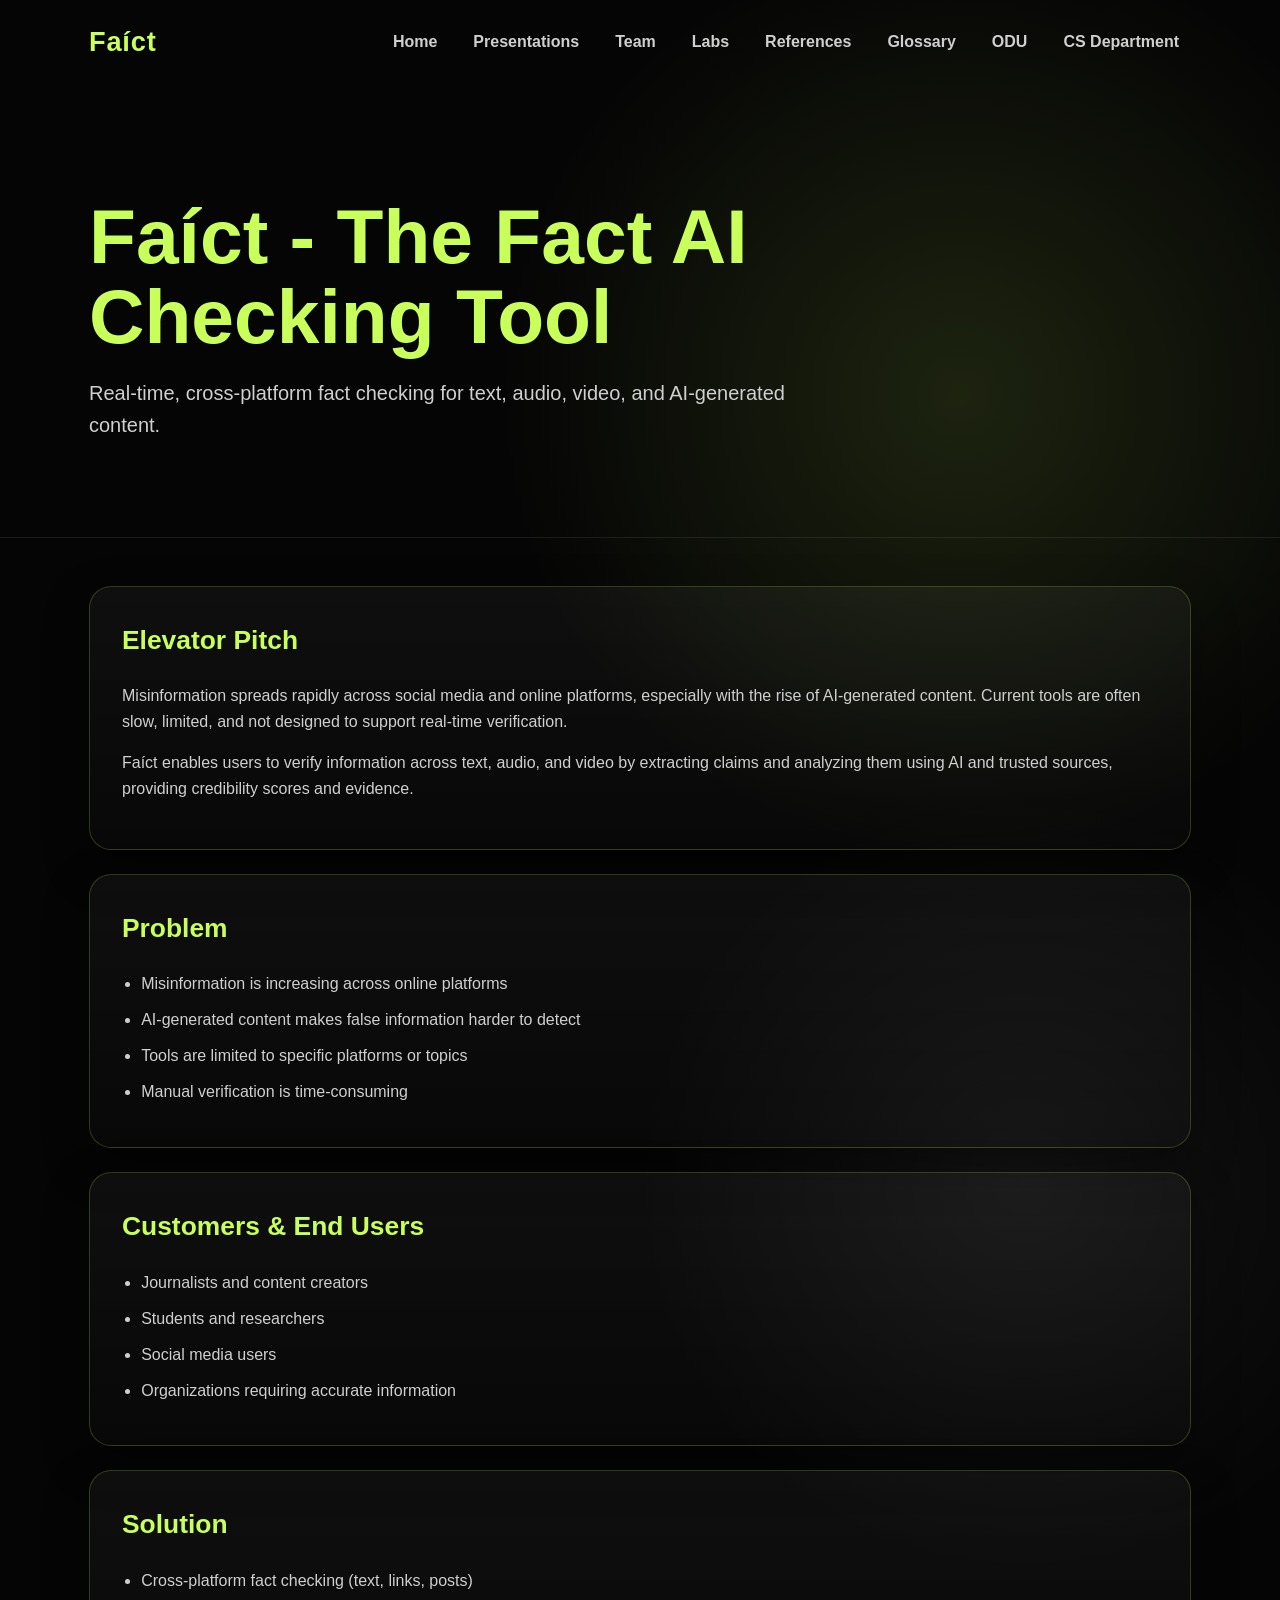
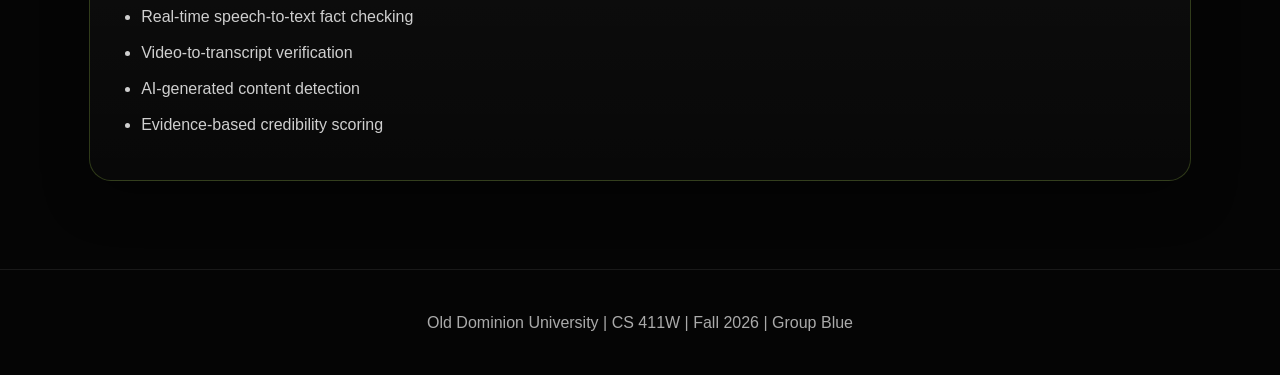
==== commit 09f2c07d: "Update index.html" ====
--- a/index.html
+++ b/index.html
@@ -14,6 +14,7 @@
       <a href="index.html">Home</a>
       <a href="presentations.html">Presentations</a>
       <a href="team.html">Team</a>
+      <a href="labs.html">Labs</a>
       <a href="references.html">References</a>
       <a href="glossary.html">Glossary</a>
       <a href="https://www.odu.edu/" target="_blank">ODU</a>
@@ -34,7 +35,7 @@
 <section class="card">
   <h2>Elevator Pitch</h2>
   <p>
-    Misinformation spreads rapidly across social media and online platforms, especially with the rise of AI-generated content. 
+    Misinformation spreads rapidly across social media and online platforms, especially with the rise of AI-generated content.
     Current tools are often slow, limited, and not designed to support real-time verification.
   </p>
   <p>
@@ -76,7 +77,7 @@
 </main>
 
 <footer class="site-footer">
-  <p>Old Dominion University | CS 410 | Spring 2026</p>
+  <p>Old Dominion University | CS 411W | Fall 2026 | Group Blue</p>
 </footer>
 
 </body>
--- a/styles.css
+++ b/styles.css
@@ -5,11 +5,16 @@
 :root {
   --bg: #050505;
   --card: rgba(18, 18, 18, 0.92);
-  --card-border: rgba(200, 255, 90, 0.18);
+  --card-border: rgba(200, 255, 90, 0.2);
   --text: #f5f5f5;
   --muted: #cfcfcf;
   --accent: #c8ff5a;
   --accent-soft: rgba(200, 255, 90, 0.12);
+  --shadow: 0 18px 45px rgba(0, 0, 0, 0.35);
+}
+
+html {
+  scroll-behavior: smooth;
 }
 
 body {
@@ -23,7 +28,8 @@
   line-height: 1.6;
 }
 
-nav {
+nav,
+.navbar {
   max-width: 1150px;
   margin: 0 auto;
   padding: 1.25rem 1.5rem;
@@ -32,6 +38,7 @@
   align-items: center;
 }
 
+.logo,
 nav h1 {
   color: var(--accent);
   margin: 0;
@@ -39,11 +46,14 @@
   letter-spacing: 0.03em;
 }
 
+.nav-links,
 nav div {
   display: flex;
-  gap: 1rem;
-}
-
+  gap: 0.75rem;
+  flex-wrap: wrap;
+}
+
+.nav-links a,
 nav a {
   color: var(--muted);
   text-decoration: none;
@@ -53,6 +63,7 @@
   transition: 0.2s ease;
 }
 
+.nav-links a:hover,
 nav a:hover {
   color: #050505;
   background: var(--accent);
@@ -69,15 +80,17 @@
   padding: 7rem 1.5rem 6rem;
 }
 
+.hero-content h1,
 .hero-content h2 {
   font-size: clamp(2.8rem, 6vw, 5.2rem);
-  max-width: 900px;
+  max-width: 950px;
   margin: 0 0 1.25rem;
   line-height: 1.05;
   color: var(--accent);
 }
 
-.hero-content p {
+.hero-content p,
+.hero-text {
   max-width: 760px;
   font-size: 1.25rem;
   color: var(--muted);
@@ -88,10 +101,32 @@
   border-bottom: 1px solid rgba(255, 255, 255, 0.08);
 }
 
-main {
+main,
+.container {
   max-width: 1150px;
   margin: 0 auto;
   padding: 3rem 1.5rem 4rem;
+}
+
+.section {
+  margin-bottom: 2.5rem;
+}
+
+.section-heading {
+  text-align: center;
+  margin-bottom: 2rem;
+}
+
+.section-heading h2 {
+  color: var(--accent);
+  font-size: clamp(2rem, 4vw, 3rem);
+  margin: 0;
+}
+
+.section-sub {
+  color: var(--muted);
+  max-width: 760px;
+  margin: 0.75rem auto 0;
 }
 
 .card {
@@ -100,7 +135,13 @@
   border-radius: 22px;
   padding: 2rem;
   margin-bottom: 1.5rem;
-  box-shadow: 0 18px 45px rgba(0, 0, 0, 0.35);
+  box-shadow: var(--shadow);
+  transition: all 0.25s ease;
+}
+
+.card:hover {
+  transform: translateY(-4px);
+  border-color: var(--accent);
 }
 
 .card h2 {
@@ -128,7 +169,8 @@
   margin-bottom: 0.65rem;
 }
 
-.button {
+.button,
+.button-primary {
   display: inline-block;
   background: var(--accent);
   color: #050505;
@@ -139,7 +181,8 @@
   transition: 0.2s ease;
 }
 
-.button:hover {
+.button:hover,
+.button-primary:hover {
   transform: translateY(-2px);
   opacity: 0.92;
 }
@@ -155,36 +198,57 @@
 
 .team-grid {
   display: grid;
-  grid-template-columns: repeat(auto-fit, minmax(230px, 1fr));
-  gap: 1.5rem;
-}
-
+  grid-template-columns: repeat(auto-fit, minmax(260px, 1fr));
+  gap: 2rem;
+  align-items: stretch;
+}
+
+.bio-card,
 .member-card {
-  background: linear-gradient(180deg, rgba(255,255,255,0.045), rgba(255,255,255,0.015));
+  background: linear-gradient(180deg, rgba(255,255,255,0.05), rgba(255,255,255,0.02));
   border: 1px solid var(--card-border);
   border-radius: 20px;
-  padding: 1.4rem;
-  text-align: center;
-  box-shadow: 0 18px 45px rgba(0, 0, 0, 0.3);
-}
-
+  overflow: hidden;
+  box-shadow: var(--shadow);
+  transition: all 0.3s ease;
+}
+
+.bio-card:hover,
+.member-card:hover {
+  transform: translateY(-8px) scale(1.02);
+  border-color: var(--accent);
+}
+
+.bio-card img,
 .member-card img {
-  width: 170px;
-  height: 170px;
+  width: 100%;
+  height: 285px;
   object-fit: cover;
-  border-radius: 18px;
-  margin: 0 auto 1rem;
-  border: 1px solid rgba(255,255,255,0.12);
-}
-
+  display: block;
+}
+
+.bio-content,
+.member-card p,
 .member-card h3 {
-  color: var(--accent);
-  margin: 0 0 0.35rem;
-}
-
+  padding-left: 1.2rem;
+  padding-right: 1.2rem;
+}
+
+.bio-content {
+  padding: 1.2rem;
+}
+
+.bio-content h3,
+.member-card h3 {
+  color: var(--accent);
+  margin: 0 0 0.45rem;
+}
+
+.bio-content p,
 .member-card p {
   color: var(--muted);
   margin: 0;
+  padding-bottom: 1.2rem;
 }
 
 .tier-grid {
@@ -198,9 +262,16 @@
   border: 1px solid var(--card-border);
   border-radius: 18px;
   padding: 1.25rem;
-}
-
-footer {
+  transition: all 0.25s ease;
+}
+
+.tier:hover {
+  transform: translateY(-4px);
+  border-color: var(--accent);
+}
+
+footer,
+.site-footer {
   border-top: 1px solid rgba(255,255,255,0.08);
   text-align: center;
   padding: 1.5rem;
@@ -208,12 +279,14 @@
 }
 
 @media (max-width: 700px) {
-  nav {
+  nav,
+  .navbar {
     flex-direction: column;
     gap: 1rem;
   }
 
-  nav div {
+  nav div,
+  .nav-links {
     flex-wrap: wrap;
     justify-content: center;
   }
@@ -225,4 +298,9 @@
   .card {
     padding: 1.4rem;
   }
-}
+
+  .bio-card img,
+  .member-card img {
+    height: 240px;
+  }
+}
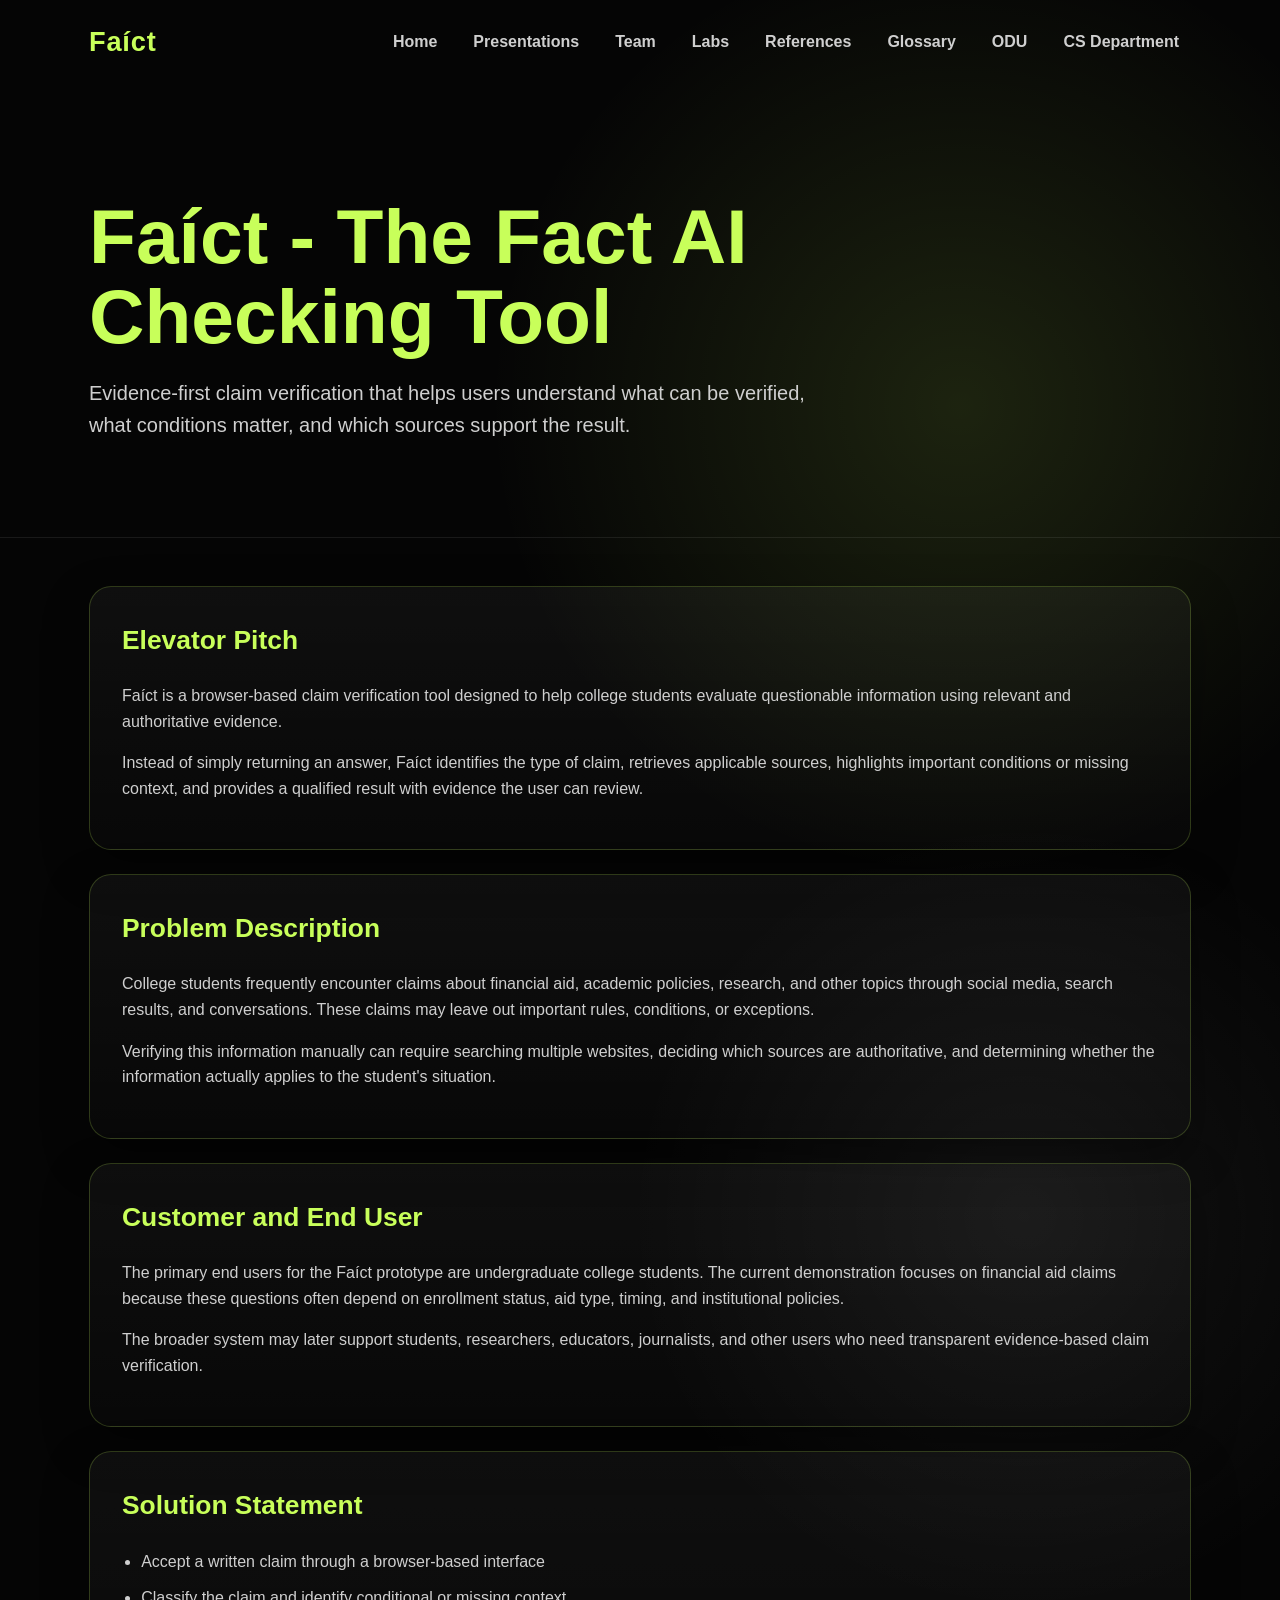
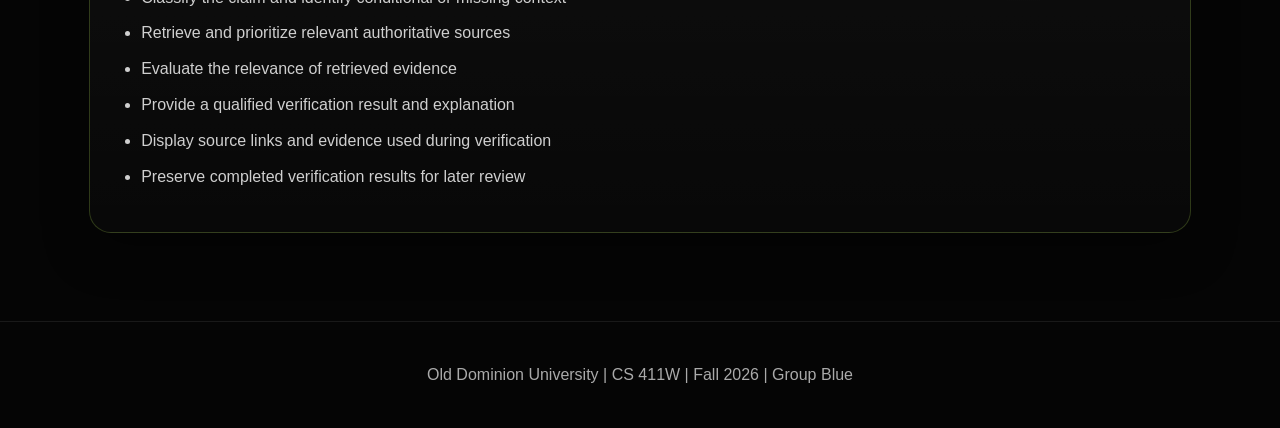
==== commit e525e501: "Update index.html" ====
--- a/index.html
+++ b/index.html
@@ -25,7 +25,8 @@
   <div class="hero-content">
     <h1>Faíct - The Fact AI Checking Tool</h1>
     <p class="hero-text">
-      Real-time, cross-platform fact checking for text, audio, video, and AI-generated content.
+      Evidence-first claim verification that helps users understand what can be verified,
+      what conditions matter, and which sources support the result.
     </p>
   </div>
 </header>
@@ -34,43 +35,61 @@
 
 <section class="card">
   <h2>Elevator Pitch</h2>
+
   <p>
-    Misinformation spreads rapidly across social media and online platforms, especially with the rise of AI-generated content.
-    Current tools are often slow, limited, and not designed to support real-time verification.
+    Faíct is a browser-based claim verification tool designed to help college students
+    evaluate questionable information using relevant and authoritative evidence.
   </p>
+
   <p>
-    Faíct enables users to verify information across text, audio, and video by extracting claims and analyzing them using AI and trusted sources, providing credibility scores and evidence.
+    Instead of simply returning an answer, Faíct identifies the type of claim,
+    retrieves applicable sources, highlights important conditions or missing context,
+    and provides a qualified result with evidence the user can review.
   </p>
 </section>
 
 <section class="card">
-  <h2>Problem</h2>
-  <ul class="clean-list">
-    <li>Misinformation is increasing across online platforms</li>
-    <li>AI-generated content makes false information harder to detect</li>
-    <li>Tools are limited to specific platforms or topics</li>
-    <li>Manual verification is time-consuming</li>
-  </ul>
+  <h2>Problem Description</h2>
+
+  <p>
+    College students frequently encounter claims about financial aid, academic policies,
+    research, and other topics through social media, search results, and conversations.
+    These claims may leave out important rules, conditions, or exceptions.
+  </p>
+
+  <p>
+    Verifying this information manually can require searching multiple websites,
+    deciding which sources are authoritative, and determining whether the information
+    actually applies to the student's situation.
+  </p>
 </section>
 
 <section class="card">
-  <h2>Customers & End Users</h2>
-  <ul class="clean-list">
-    <li>Journalists and content creators</li>
-    <li>Students and researchers</li>
-    <li>Social media users</li>
-    <li>Organizations requiring accurate information</li>
-  </ul>
+  <h2>Customer and End User</h2>
+
+  <p>
+    The primary end users for the Faíct prototype are undergraduate college students.
+    The current demonstration focuses on financial aid claims because these questions
+    often depend on enrollment status, aid type, timing, and institutional policies.
+  </p>
+
+  <p>
+    The broader system may later support students, researchers, educators, journalists,
+    and other users who need transparent evidence-based claim verification.
+  </p>
 </section>
 
 <section class="card">
-  <h2>Solution</h2>
+  <h2>Solution Statement</h2>
+
   <ul class="clean-list">
-    <li>Cross-platform fact checking (text, links, posts)</li>
-    <li>Real-time speech-to-text fact checking</li>
-    <li>Video-to-transcript verification</li>
-    <li>AI-generated content detection</li>
-    <li>Evidence-based credibility scoring</li>
+    <li>Accept a written claim through a browser-based interface</li>
+    <li>Classify the claim and identify conditional or missing context</li>
+    <li>Retrieve and prioritize relevant authoritative sources</li>
+    <li>Evaluate the relevance of retrieved evidence</li>
+    <li>Provide a qualified verification result and explanation</li>
+    <li>Display source links and evidence used during verification</li>
+    <li>Preserve completed verification results for later review</li>
   </ul>
 </section>
 
